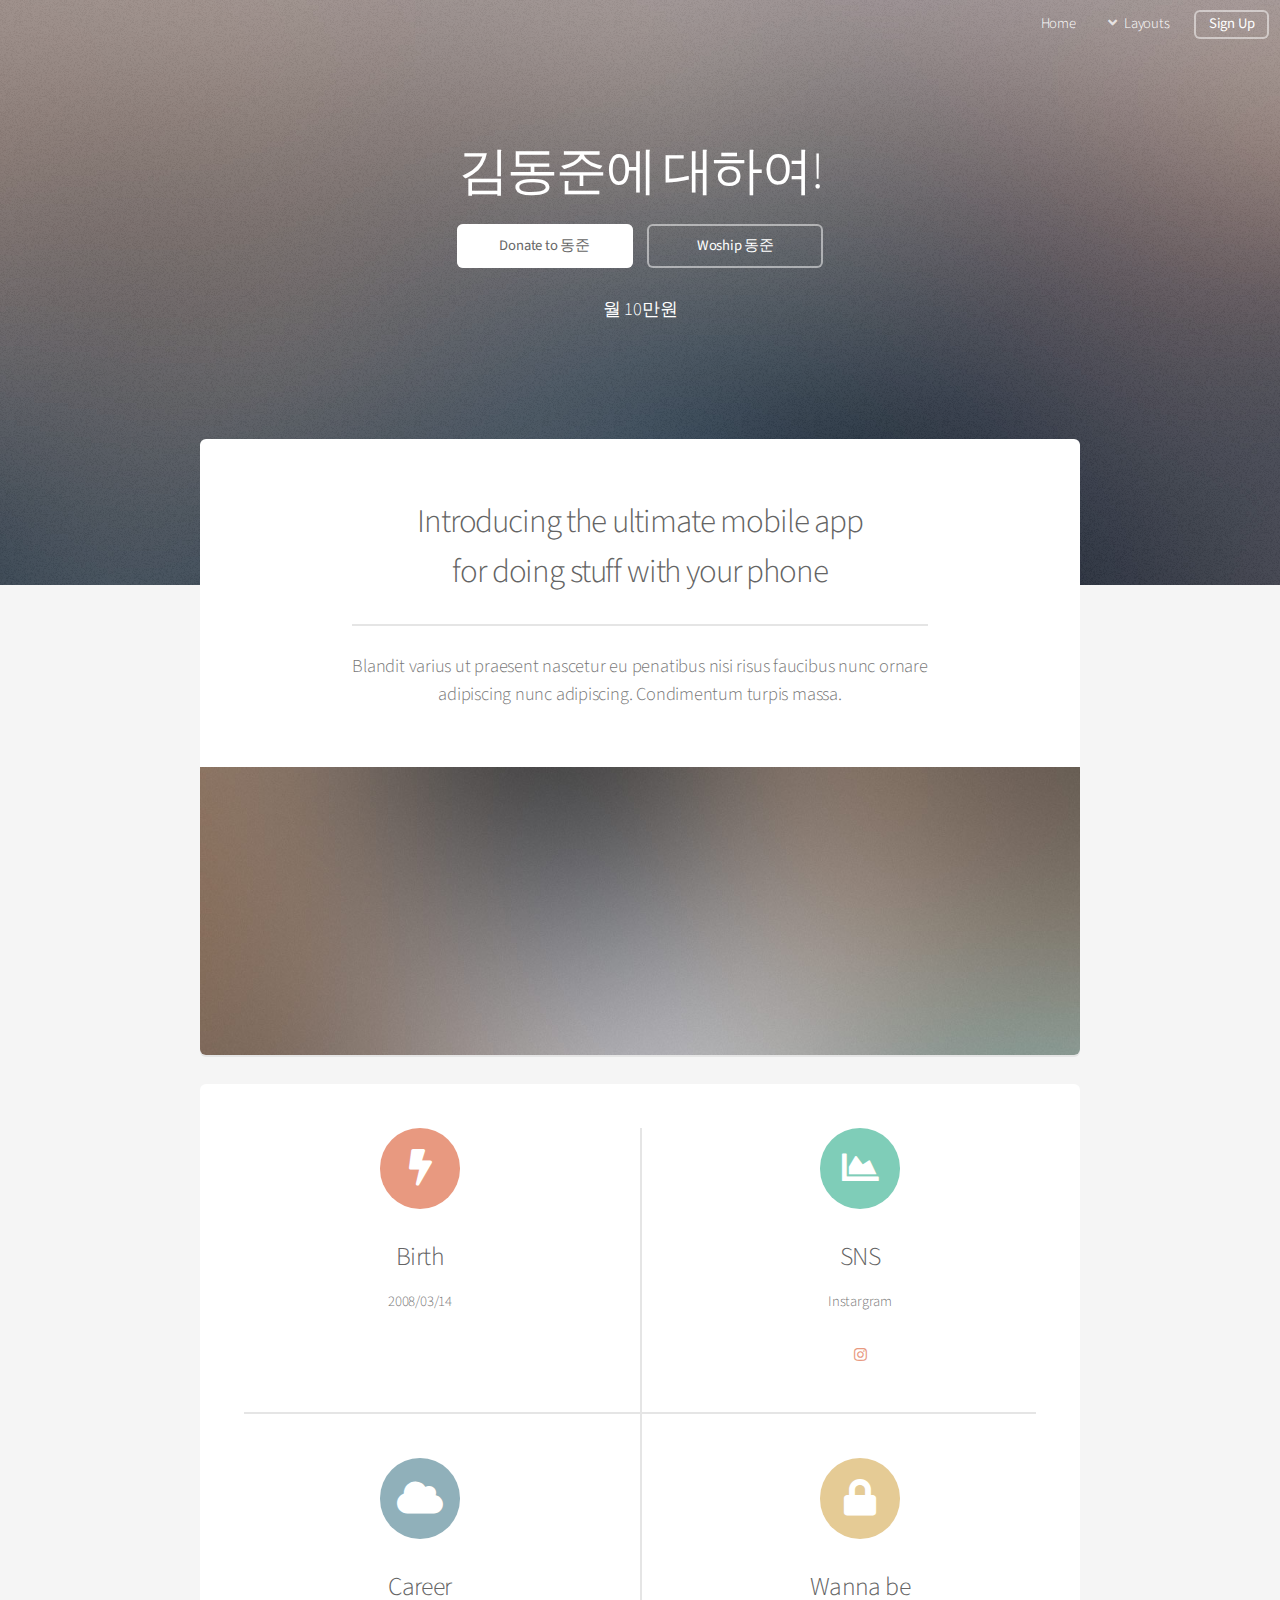
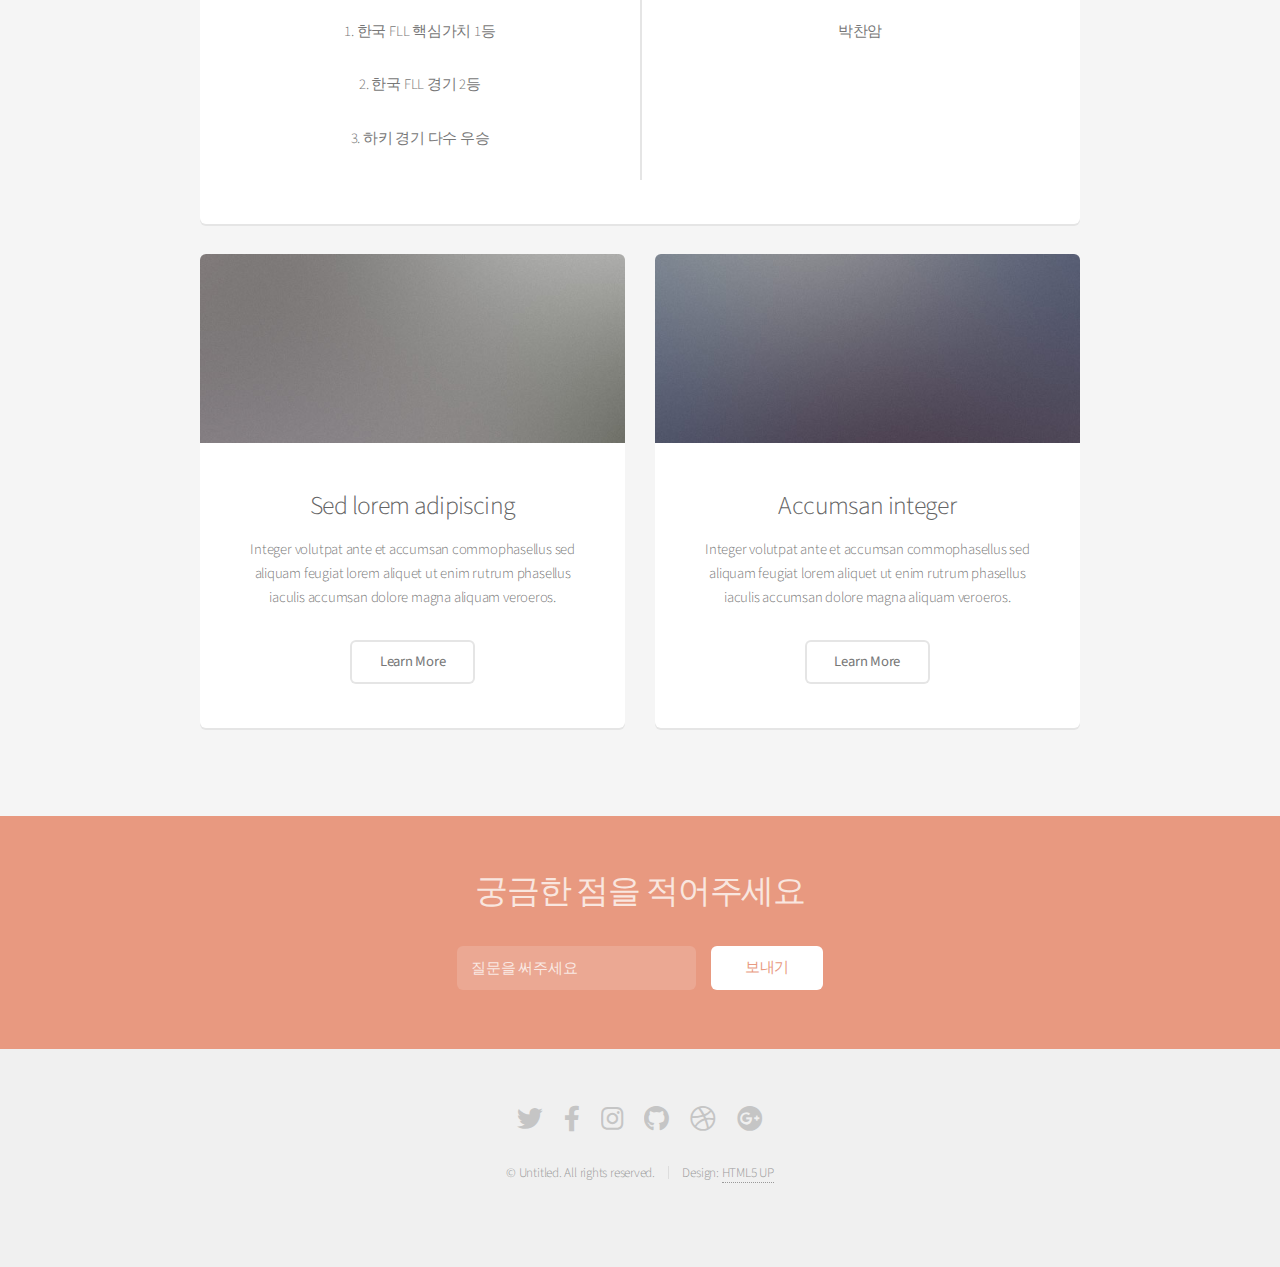
==== index.html @ 2722ea36 "Update index.html" ====
<!DOCTYPE HTML>
<!--
	Alpha by HTML5 UP
	html5up.net | @ajlkn
	Free for personal and commercial use under the CCA 3.0 license (html5up.net/license)
-->
<html>
	<head>
		<title></title>
		<meta charset="utf-8" />
		<meta name="viewport" content="width=device-width, initial-scale=1, user-scalable=no" />
		<link rel="stylesheet" href="assets/css/main.css" />
	</head>
	<body class="landing is-preload">
		<div id="page-wrapper">

			<!-- Header -->
				<header id="header" class="alt">
					<h1><a href="index.html"></a></h1>
					<nav id="nav">
						<ul>
							<li><a href="index.html">Home</a></li>
							<li>
								<a href="#" class="icon solid fa-angle-down">Layouts</a>
								<ul>
									<li><a href="generic.html">Generic</a></li>
									<li><a href="contact.html">Contact</a></li>
									<li><a href="elements.html">Elements</a></li>
									<li>
										<a href="#">Submenu</a>
										<ul>
											<li><a href="#">Option One</a></li>
											<li><a href="#">Option Two</a></li>
											<li><a href="#">Option Three</a></li>
											<li><a href="#">Option Four</a></li>
										</ul>
									</li>
								</ul>
							</li>
							<li><a href="#" class="button">Sign Up</a></li>
						</ul>
					</nav>
				</header>

			<!-- Banner -->
				<section id="banner">
					<h2>김동준에 대하여!</h2>
				
					<ul class="actions special">
						<li><a href="#" class="button primary">Donate to 동준</a></li>
						<li><a href="#" class="button">Woship 동준</a></li>
					</ul>
					<p>월 10만원</p>
				</section>

			<!-- Main -->
				<section id="main" class="container">

					<section class="box special">
						<header class="major">
							<h2>Introducing the ultimate mobile app
							<br />
							for doing stuff with your phone</h2>
							<p>Blandit varius ut praesent nascetur eu penatibus nisi risus faucibus nunc ornare<br />
							adipiscing nunc adipiscing. Condimentum turpis massa.</p>
						</header>
						<span class="image featured"><img src="images/pic01.jpg" alt="" /></span>
					</section>

					<section class="box special features">
						<div class="features-row">
							<section>
								<span class="icon solid major fa-bolt accent2"></span>
								<h3>Birth</h3>
								<p>2008/03/14</p>
							</section>
							<section>
								<span class="icon solid major fa-chart-area accent3"></span>
								<h3>SNS</h3>
								<p>Instargram</p>
								<a href="https://www.instagram.com/kdxnjun/" class="icon brands fa-instagram"><span class="label">Instagram</span></a>

							</section>
						</div>
						<div class="features-row">
							<section>
								<span class="icon solid major fa-cloud accent4"></span>
								<h3>Career</h3>
								<p>1. 한국 FLL 핵심가치 1등<p>
								<p>2. 한국 FLL 경기 2등<p>
								<p>3. 하키 경기 다수 우승 <p>
							</section>
							<section>
								<span class="icon solid major fa-lock accent5"></span>
								<h3>Wanna be</h3>
								<p>박찬암</p>
							</section>
						</div>
					</section>

					<div class="row">
						<div class="col-6 col-12-narrower">

							<section class="box special">
								<span class="image featured"><img src="images/pic02.jpg" alt="" /></span>
								<h3>Sed lorem adipiscing</h3>
								<p>Integer volutpat ante et accumsan commophasellus sed aliquam feugiat lorem aliquet ut enim rutrum phasellus iaculis accumsan dolore magna aliquam veroeros.</p>
								<ul class="actions special">
									<li><a href="#" class="button alt">Learn More</a></li>
								</ul>
							</section>

						</div>
						<div class="col-6 col-12-narrower">

							<section class="box special">
								<span class="image featured"><img src="images/pic03.jpg" alt="" /></span>
								<h3>Accumsan integer</h3>
								<p>Integer volutpat ante et accumsan commophasellus sed aliquam feugiat lorem aliquet ut enim rutrum phasellus iaculis accumsan dolore magna aliquam veroeros.</p>
								<ul class="actions special">
									<li><a href="#" class="button alt">Learn More</a></li>
								</ul>
							</section>

						</div>
					</div>

				</section>

			<!-- CTA -->
				<section id="cta">

					<h2>궁금한 점을 적어주세요</h2>
					<p></p>

					<form>
						<div class="row gtr-50 gtr-uniform">
							<div class="col-8 col-12-mobilep">
								<input type="email" name="email" id="email" placeholder="질문을 써주세요" />
							</div>
							<div class="col-4 col-12-mobilep">
								<input type="submit" value="보내기" class="fit" />
							</div>
						</div>
					</form>

				</section>

			<!-- Footer -->
				<footer id="footer">
					<ul class="icons">
						<li><a href="#" class="icon brands fa-twitter"><span class="label">Twitter</span></a></li>
						<li><a href="#" class="icon brands fa-facebook-f"><span class="label">Facebook</span></a></li>
						<li><a href="#" class="icon brands fa-instagram"><span class="label">Instagram</span></a></li>
						<li><a href="#" class="icon brands fa-github"><span class="label">Github</span></a></li>
						<li><a href="#" class="icon brands fa-dribbble"><span class="label">Dribbble</span></a></li>
						<li><a href="#" class="icon brands fa-google-plus"><span class="label">Google+</span></a></li>
					</ul>
					<ul class="copyright">
						<li>&copy; Untitled. All rights reserved.</li><li>Design: <a href="http://html5up.net">HTML5 UP</a></li>
					</ul>
				</footer>

		</div>

		<!-- Scripts -->
			<script src="assets/js/jquery.min.js"></script>
			<script src="assets/js/jquery.dropotron.min.js"></script>
			<script src="assets/js/jquery.scrollex.min.js"></script>
			<script src="assets/js/browser.min.js"></script>
			<script src="assets/js/breakpoints.min.js"></script>
			<script src="assets/js/util.js"></script>
			<script src="assets/js/main.js"></script>

	</body>
</html>
---- assets/css/main.css ----
@import url("fontawesome-all.min.css");
@import url("https://fonts.googleapis.com/css?family=Source+Sans+Pro:300,400,300italic,400italic");

/*
	Alpha by HTML5 UP
	html5up.net | @ajlkn
	Free for personal and commercial use under the CCA 3.0 license (html5up.net/license)
*/

/* Reset */

/* Based on meyerweb.com/eric/tools/css/reset (v2.0 | 20110126 | License: public domain) */

	html, body, div, span, applet, object,
	iframe, h1, h2, h3, h4, h5, h6, p, blockquote,
	pre, a, abbr, acronym, address, big, cite,
	code, del, dfn, em, img, ins, kbd, q, s, samp,
	small, strike, strong, sub, sup, tt, var, b,
	u, i, center, dl, dt, dd, ol, ul, li, fieldset,
	form, label, legend, table, caption, tbody,
	tfoot, thead, tr, th, td, article, aside,
	canvas, details, embed, figure, figcaption,
	footer, header, hgroup, menu, nav, output, ruby,
	section, summary, time, mark, audio, video {
		margin: 0;
		padding: 0;
		border: 0;
		font-size: 100%;
		font: inherit;
		vertical-align: baseline;
	}

	article, aside, details, figcaption, figure,
	footer, header, hgroup, menu, nav, section {
		display: block;
	}

	body {
		line-height: 1;
	}

	ol, ul {
		list-style: none;
	}

	blockquote, q {
		quotes: none;
	}

		blockquote:before, blockquote:after, q:before, q:after {
			content: '';
			content: none;
		}

	table {
		border-collapse: collapse;
		border-spacing: 0;
	}

	body {
		-webkit-text-size-adjust: none;
	}

	mark {
		background-color: transparent;
		color: inherit;
	}

	input::-moz-focus-inner {
		border: 0;
		padding: 0;
	}

	input, select, textarea {
		-moz-appearance: none;
		-webkit-appearance: none;
		-ms-appearance: none;
		appearance: none;
	}

/* Basic */

	@-ms-viewport {
		width: device-width;
	}

	body {
		-ms-overflow-style: scrollbar;
	}

	@media screen and (max-width: 480px) {

		html, body {
			min-width: 320px;
		}

	}

	html {
		box-sizing: border-box;
	}

	*, *:before, *:after {
		box-sizing: inherit;
	}

	body {
		background: #f5f5f5;
	}

	body, input, select, textarea {
		color: #777;
		font-family: "Source Sans Pro", sans-serif;
		font-size: 16pt;
		font-weight: 300;
		line-height: 1.65em;
		letter-spacing: -0.015em;
	}

	a {
		-moz-transition: color 0.2s ease-in-out, border-bottom-color 0.2s ease-in-out;
		-webkit-transition: color 0.2s ease-in-out, border-bottom-color 0.2s ease-in-out;
		-ms-transition: color 0.2s ease-in-out, border-bottom-color 0.2s ease-in-out;
		transition: color 0.2s ease-in-out, border-bottom-color 0.2s ease-in-out;
		border-bottom: dotted 1px;
		color: #e89980;
		text-decoration: none;
	}

		a:hover {
			border-bottom-color: transparent;
		}

	strong, b {
		color: #646464;
		font-weight: 400;
	}

	em, i {
		font-style: italic;
	}

	p {
		margin: 0 0 2em 0;
	}

	h1, h2, h3, h4, h5, h6 {
		color: #646464;
		font-weight: 300;
		line-height: 1em;
		margin: 0 0 0.5em 0;
	}

		h1 a, h2 a, h3 a, h4 a, h5 a, h6 a {
			color: inherit;
			text-decoration: none;
		}

	h2 {
		font-size: 2.25em;
		line-height: 1.5em;
		letter-spacing: -0.035em;
	}

	h3 {
		font-size: 1.75em;
		line-height: 1.5em;
		letter-spacing: -0.025em;
	}

	h4 {
		font-size: 1.1em;
		line-height: 1.5em;
		letter-spacing: 0;
	}

	h5 {
		font-size: 0.9em;
		line-height: 1.5em;
		letter-spacing: 0;
	}

	h6 {
		font-size: 0.7em;
		line-height: 1.5em;
		letter-spacing: 0;
	}

	sub {
		font-size: 0.8em;
		position: relative;
		top: 0.5em;
	}

	sup {
		font-size: 0.8em;
		position: relative;
		top: -0.5em;
	}

	hr {
		border: 0;
		border-bottom: solid 2px #e5e5e5;
		margin: 2em 0;
	}

		hr.major {
			margin: 3em 0;
		}

	blockquote {
		border-left: solid 4px #e5e5e5;
		font-style: italic;
		margin: 0 0 2em 0;
		padding: 0.5em 0 0.5em 2em;
	}

	pre {
		-webkit-overflow-scrolling: touch;
		background: #f8f8f8;
		border-radius: 6px;
		border: solid 1px #e5e5e5;
		font-family: monospace;
		font-size: 0.9em;
		line-height: 1.75em;
		margin: 0 0 2em 0;
		overflow-x: auto;
		padding: 1em 1.5em;
	}

	code {
		background: #f8f8f8;
		border-radius: 6px;
		border: solid 1px #e5e5e5;
		font-family: monospace;
		font-size: 0.9em;
		margin: 0 0.25em;
		padding: 0.25em 0.65em;
	}

	.align-left {
		text-align: left;
	}

	.align-center {
		text-align: center;
	}

	.align-right {
		text-align: right;
	}

/* Row */

	.row {
		display: flex;
		flex-wrap: wrap;
		box-sizing: border-box;
		align-items: stretch;
	}

		.row > * {
			box-sizing: border-box;
		}

		.row.gtr-uniform > * > :last-child {
			margin-bottom: 0;
		}

		.row.aln-left {
			justify-content: flex-start;
		}

		.row.aln-center {
			justify-content: center;
		}

		.row.aln-right {
			justify-content: flex-end;
		}

		.row.aln-top {
			align-items: flex-start;
		}

		.row.aln-middle {
			align-items: center;
		}

		.row.aln-bottom {
			align-items: flex-end;
		}

		.row > .imp {
			order: -1;
		}

		.row > .col-1 {
			width: 8.33333%;
		}

		.row > .off-1 {
			margin-left: 8.33333%;
		}

		.row > .col-2 {
			width: 16.66667%;
		}

		.row > .off-2 {
			margin-left: 16.66667%;
		}

		.row > .col-3 {
			width: 25%;
		}

		.row > .off-3 {
			margin-left: 25%;
		}

		.row > .col-4 {
			width: 33.33333%;
		}

		.row > .off-4 {
			margin-left: 33.33333%;
		}

		.row > .col-5 {
			width: 41.66667%;
		}

		.row > .off-5 {
			margin-left: 41.66667%;
		}

		.row > .col-6 {
			width: 50%;
		}

		.row > .off-6 {
			margin-left: 50%;
		}

		.row > .col-7 {
			width: 58.33333%;
		}

		.row > .off-7 {
			margin-left: 58.33333%;
		}

		.row > .col-8 {
			width: 66.66667%;
		}

		.row > .off-8 {
			margin-left: 66.66667%;
		}

		.row > .col-9 {
			width: 75%;
		}

		.row > .off-9 {
			margin-left: 75%;
		}

		.row > .col-10 {
			width: 83.33333%;
		}

		.row > .off-10 {
			margin-left: 83.33333%;
		}

		.row > .col-11 {
			width: 91.66667%;
		}

		.row > .off-11 {
			margin-left: 91.66667%;
		}

		.row > .col-12 {
			width: 100%;
		}

		.row > .off-12 {
			margin-left: 100%;
		}

		.row.gtr-0 {
			margin-top: 0;
			margin-left: 0em;
		}

			.row.gtr-0 > * {
				padding: 0 0 0 0em;
			}

			.row.gtr-0.gtr-uniform {
				margin-top: 0em;
			}

				.row.gtr-0.gtr-uniform > * {
					padding-top: 0em;
				}

		.row.gtr-25 {
			margin-top: 0;
			margin-left: -0.5em;
		}

			.row.gtr-25 > * {
				padding: 0 0 0 0.5em;
			}

			.row.gtr-25.gtr-uniform {
				margin-top: -0.5em;
			}

				.row.gtr-25.gtr-uniform > * {
					padding-top: 0.5em;
				}

		.row.gtr-50 {
			margin-top: 0;
			margin-left: -1em;
		}

			.row.gtr-50 > * {
				padding: 0 0 0 1em;
			}

			.row.gtr-50.gtr-uniform {
				margin-top: -1em;
			}

				.row.gtr-50.gtr-uniform > * {
					padding-top: 1em;
				}

		.row {
			margin-top: 0;
			margin-left: -2em;
		}

			.row > * {
				padding: 0 0 0 2em;
			}

			.row.gtr-uniform {
				margin-top: -2em;
			}

				.row.gtr-uniform > * {
					padding-top: 2em;
				}

		.row.gtr-150 {
			margin-top: 0;
			margin-left: -3em;
		}

			.row.gtr-150 > * {
				padding: 0 0 0 3em;
			}

			.row.gtr-150.gtr-uniform {
				margin-top: -3em;
			}

				.row.gtr-150.gtr-uniform > * {
					padding-top: 3em;
				}

		.row.gtr-200 {
			margin-top: 0;
			margin-left: -4em;
		}

			.row.gtr-200 > * {
				padding: 0 0 0 4em;
			}

			.row.gtr-200.gtr-uniform {
				margin-top: -4em;
			}

				.row.gtr-200.gtr-uniform > * {
					padding-top: 4em;
				}

		@media screen and (max-width: 1680px) {

			.row {
				display: flex;
				flex-wrap: wrap;
				box-sizing: border-box;
				align-items: stretch;
			}

				.row > * {
					box-sizing: border-box;
				}

				.row.gtr-uniform > * > :last-child {
					margin-bottom: 0;
				}

				.row.aln-left {
					justify-content: flex-start;
				}

				.row.aln-center {
					justify-content: center;
				}

				.row.aln-right {
					justify-content: flex-end;
				}

				.row.aln-top {
					align-items: flex-start;
				}

				.row.aln-middle {
					align-items: center;
				}

				.row.aln-bottom {
					align-items: flex-end;
				}

				.row > .imp-wide {
					order: -1;
				}

				.row > .col-1-wide {
					width: 8.33333%;
				}

				.row > .off-1-wide {
					margin-left: 8.33333%;
				}

				.row > .col-2-wide {
					width: 16.66667%;
				}

				.row > .off-2-wide {
					margin-left: 16.66667%;
				}

				.row > .col-3-wide {
					width: 25%;
				}

				.row > .off-3-wide {
					margin-left: 25%;
				}

				.row > .col-4-wide {
					width: 33.33333%;
				}

				.row > .off-4-wide {
					margin-left: 33.33333%;
				}

				.row > .col-5-wide {
					width: 41.66667%;
				}

				.row > .off-5-wide {
					margin-left: 41.66667%;
				}

				.row > .col-6-wide {
					width: 50%;
				}

				.row > .off-6-wide {
					margin-left: 50%;
				}

				.row > .col-7-wide {
					width: 58.33333%;
				}

				.row > .off-7-wide {
					margin-left: 58.33333%;
				}

				.row > .col-8-wide {
					width: 66.66667%;
				}

				.row > .off-8-wide {
					margin-left: 66.66667%;
				}

				.row > .col-9-wide {
					width: 75%;
				}

				.row > .off-9-wide {
					margin-left: 75%;
				}

				.row > .col-10-wide {
					width: 83.33333%;
				}

				.row > .off-10-wide {
					margin-left: 83.33333%;
				}

				.row > .col-11-wide {
					width: 91.66667%;
				}

				.row > .off-11-wide {
					margin-left: 91.66667%;
				}

				.row > .col-12-wide {
					width: 100%;
				}

				.row > .off-12-wide {
					margin-left: 100%;
				}

				.row.gtr-0 {
					margin-top: 0;
					margin-left: 0em;
				}

					.row.gtr-0 > * {
						padding: 0 0 0 0em;
					}

					.row.gtr-0.gtr-uniform {
						margin-top: 0em;
					}

						.row.gtr-0.gtr-uniform > * {
							padding-top: 0em;
						}

				.row.gtr-25 {
					margin-top: 0;
					margin-left: -0.5em;
				}

					.row.gtr-25 > * {
						padding: 0 0 0 0.5em;
					}

					.row.gtr-25.gtr-uniform {
						margin-top: -0.5em;
					}

						.row.gtr-25.gtr-uniform > * {
							padding-top: 0.5em;
						}

				.row.gtr-50 {
					margin-top: 0;
					margin-left: -1em;
				}

					.row.gtr-50 > * {
						padding: 0 0 0 1em;
					}

					.row.gtr-50.gtr-uniform {
						margin-top: -1em;
					}

						.row.gtr-50.gtr-uniform > * {
							padding-top: 1em;
						}

				.row {
					margin-top: 0;
					margin-left: -2em;
				}

					.row > * {
						padding: 0 0 0 2em;
					}

					.row.gtr-uniform {
						margin-top: -2em;
					}

						.row.gtr-uniform > * {
							padding-top: 2em;
						}

				.row.gtr-150 {
					margin-top: 0;
					margin-left: -3em;
				}

					.row.gtr-150 > * {
						padding: 0 0 0 3em;
					}

					.row.gtr-150.gtr-uniform {
						margin-top: -3em;
					}

						.row.gtr-150.gtr-uniform > * {
							padding-top: 3em;
						}

				.row.gtr-200 {
					margin-top: 0;
					margin-left: -4em;
				}

					.row.gtr-200 > * {
						padding: 0 0 0 4em;
					}

					.row.gtr-200.gtr-uniform {
						margin-top: -4em;
					}

						.row.gtr-200.gtr-uniform > * {
							padding-top: 4em;
						}

		}

		@media screen and (max-width: 1280px) {

			.row {
				display: flex;
				flex-wrap: wrap;
				box-sizing: border-box;
				align-items: stretch;
			}

				.row > * {
					box-sizing: border-box;
				}

				.row.gtr-uniform > * > :last-child {
					margin-bottom: 0;
				}

				.row.aln-left {
					justify-content: flex-start;
				}

				.row.aln-center {
					justify-content: center;
				}

				.row.aln-right {
					justify-content: flex-end;
				}

				.row.aln-top {
					align-items: flex-start;
				}

				.row.aln-middle {
					align-items: center;
				}

				.row.aln-bottom {
					align-items: flex-end;
				}

				.row > .imp-normal {
					order: -1;
				}

				.row > .col-1-normal {
					width: 8.33333%;
				}

				.row > .off-1-normal {
					margin-left: 8.33333%;
				}

				.row > .col-2-normal {
					width: 16.66667%;
				}

				.row > .off-2-normal {
					margin-left: 16.66667%;
				}

				.row > .col-3-normal {
					width: 25%;
				}

				.row > .off-3-normal {
					margin-left: 25%;
				}

				.row > .col-4-normal {
					width: 33.33333%;
				}

				.row > .off-4-normal {
					margin-left: 33.33333%;
				}

				.row > .col-5-normal {
					width: 41.66667%;
				}

				.row > .off-5-normal {
					margin-left: 41.66667%;
				}

				.row > .col-6-normal {
					width: 50%;
				}

				.row > .off-6-normal {
					margin-left: 50%;
				}

				.row > .col-7-normal {
					width: 58.33333%;
				}

				.row > .off-7-normal {
					margin-left: 58.33333%;
				}

				.row > .col-8-normal {
					width: 66.66667%;
				}

				.row > .off-8-normal {
					margin-left: 66.66667%;
				}

				.row > .col-9-normal {
					width: 75%;
				}

				.row > .off-9-normal {
					margin-left: 75%;
				}

				.row > .col-10-normal {
					width: 83.33333%;
				}

				.row > .off-10-normal {
					margin-left: 83.33333%;
				}

				.row > .col-11-normal {
					width: 91.66667%;
				}

				.row > .off-11-normal {
					margin-left: 91.66667%;
				}

				.row > .col-12-normal {
					width: 100%;
				}

				.row > .off-12-normal {
					margin-left: 100%;
				}

				.row.gtr-0 {
					margin-top: 0;
					margin-left: 0em;
				}

					.row.gtr-0 > * {
						padding: 0 0 0 0em;
					}

					.row.gtr-0.gtr-uniform {
						margin-top: 0em;
					}

						.row.gtr-0.gtr-uniform > * {
							padding-top: 0em;
						}

				.row.gtr-25 {
					margin-top: 0;
					margin-left: -0.5em;
				}

					.row.gtr-25 > * {
						padding: 0 0 0 0.5em;
					}

					.row.gtr-25.gtr-uniform {
						margin-top: -0.5em;
					}

						.row.gtr-25.gtr-uniform > * {
							padding-top: 0.5em;
						}

				.row.gtr-50 {
					margin-top: 0;
					margin-left: -1em;
				}

					.row.gtr-50 > * {
						padding: 0 0 0 1em;
					}

					.row.gtr-50.gtr-uniform {
						margin-top: -1em;
					}

						.row.gtr-50.gtr-uniform > * {
							padding-top: 1em;
						}

				.row {
					margin-top: 0;
					margin-left: -2em;
				}

					.row > * {
						padding: 0 0 0 2em;
					}

					.row.gtr-uniform {
						margin-top: -2em;
					}

						.row.gtr-uniform > * {
							padding-top: 2em;
						}

				.row.gtr-150 {
					margin-top: 0;
					margin-left: -3em;
				}

					.row.gtr-150 > * {
						padding: 0 0 0 3em;
					}

					.row.gtr-150.gtr-uniform {
						margin-top: -3em;
					}

						.row.gtr-150.gtr-uniform > * {
							padding-top: 3em;
						}

				.row.gtr-200 {
					margin-top: 0;
					margin-left: -4em;
				}

					.row.gtr-200 > * {
						padding: 0 0 0 4em;
					}

					.row.gtr-200.gtr-uniform {
						margin-top: -4em;
					}

						.row.gtr-200.gtr-uniform > * {
							padding-top: 4em;
						}

		}

		@media screen and (max-width: 980px) {

			.row {
				display: flex;
				flex-wrap: wrap;
				box-sizing: border-box;
				align-items: stretch;
			}

				.row > * {
					box-sizing: border-box;
				}

				.row.gtr-uniform > * > :last-child {
					margin-bottom: 0;
				}

				.row.aln-left {
					justify-content: flex-start;
				}

				.row.aln-center {
					justify-content: center;
				}

				.row.aln-right {
					justify-content: flex-end;
				}

				.row.aln-top {
					align-items: flex-start;
				}

				.row.aln-middle {
					align-items: center;
				}

				.row.aln-bottom {
					align-items: flex-end;
				}

				.row > .imp-narrow {
					order: -1;
				}

				.row > .col-1-narrow {
					width: 8.33333%;
				}

				.row > .off-1-narrow {
					margin-left: 8.33333%;
				}

				.row > .col-2-narrow {
					width: 16.66667%;
				}

				.row > .off-2-narrow {
					margin-left: 16.66667%;
				}

				.row > .col-3-narrow {
					width: 25%;
				}

				.row > .off-3-narrow {
					margin-left: 25%;
				}

				.row > .col-4-narrow {
					width: 33.33333%;
				}

				.row > .off-4-narrow {
					margin-left: 33.33333%;
				}

				.row > .col-5-narrow {
					width: 41.66667%;
				}

				.row > .off-5-narrow {
					margin-left: 41.66667%;
				}

				.row > .col-6-narrow {
					width: 50%;
				}

				.row > .off-6-narrow {
					margin-left: 50%;
				}

				.row > .col-7-narrow {
					width: 58.33333%;
				}

				.row > .off-7-narrow {
					margin-left: 58.33333%;
				}

				.row > .col-8-narrow {
					width: 66.66667%;
				}

				.row > .off-8-narrow {
					margin-left: 66.66667%;
				}

				.row > .col-9-narrow {
					width: 75%;
				}

				.row > .off-9-narrow {
					margin-left: 75%;
				}

				.row > .col-10-narrow {
					width: 83.33333%;
				}

				.row > .off-10-narrow {
					margin-left: 83.33333%;
				}

				.row > .col-11-narrow {
					width: 91.66667%;
				}

				.row > .off-11-narrow {
					margin-left: 91.66667%;
				}

				.row > .col-12-narrow {
					width: 100%;
				}

				.row > .off-12-narrow {
					margin-left: 100%;
				}

				.row.gtr-0 {
					margin-top: 0;
					margin-left: 0em;
				}

					.row.gtr-0 > * {
						padding: 0 0 0 0em;
					}

					.row.gtr-0.gtr-uniform {
						margin-top: 0em;
					}

						.row.gtr-0.gtr-uniform > * {
							padding-top: 0em;
						}

				.row.gtr-25 {
					margin-top: 0;
					margin-left: -0.5em;
				}

					.row.gtr-25 > * {
						padding: 0 0 0 0.5em;
					}

					.row.gtr-25.gtr-uniform {
						margin-top: -0.5em;
					}

						.row.gtr-25.gtr-uniform > * {
							padding-top: 0.5em;
						}

				.row.gtr-50 {
					margin-top: 0;
					margin-left: -1em;
				}

					.row.gtr-50 > * {
						padding: 0 0 0 1em;
					}

					.row.gtr-50.gtr-uniform {
						margin-top: -1em;
					}

						.row.gtr-50.gtr-uniform > * {
							padding-top: 1em;
						}

				.row {
					margin-top: 0;
					margin-left: -2em;
				}

					.row > * {
						padding: 0 0 0 2em;
					}

					.row.gtr-uniform {
						margin-top: -2em;
					}

						.row.gtr-uniform > * {
							padding-top: 2em;
						}

				.row.gtr-150 {
					margin-top: 0;
					margin-left: -3em;
				}

					.row.gtr-150 > * {
						padding: 0 0 0 3em;
					}

					.row.gtr-150.gtr-uniform {
						margin-top: -3em;
					}

						.row.gtr-150.gtr-uniform > * {
							padding-top: 3em;
						}

				.row.gtr-200 {
					margin-top: 0;
					margin-left: -4em;
				}

					.row.gtr-200 > * {
						padding: 0 0 0 4em;
					}

					.row.gtr-200.gtr-uniform {
						margin-top: -4em;
					}

						.row.gtr-200.gtr-uniform > * {
							padding-top: 4em;
						}

		}

		@media screen and (max-width: 840px) {

			.row {
				display: flex;
				flex-wrap: wrap;
				box-sizing: border-box;
				align-items: stretch;
			}

				.row > * {
					box-sizing: border-box;
				}

				.row.gtr-uniform > * > :last-child {
					margin-bottom: 0;
				}

				.row.aln-left {
					justify-content: flex-start;
				}

				.row.aln-center {
					justify-content: center;
				}

				.row.aln-right {
					justify-content: flex-end;
				}

				.row.aln-top {
					align-items: flex-start;
				}

				.row.aln-middle {
					align-items: center;
				}

				.row.aln-bottom {
					align-items: flex-end;
				}

				.row > .imp-narrower {
					order: -1;
				}

				.row > .col-1-narrower {
					width: 8.33333%;
				}

				.row > .off-1-narrower {
					margin-left: 8.33333%;
				}

				.row > .col-2-narrower {
					width: 16.66667%;
				}

				.row > .off-2-narrower {
					margin-left: 16.66667%;
				}

				.row > .col-3-narrower {
					width: 25%;
				}

				.row > .off-3-narrower {
					margin-left: 25%;
				}

				.row > .col-4-narrower {
					width: 33.33333%;
				}

				.row > .off-4-narrower {
					margin-left: 33.33333%;
				}

				.row > .col-5-narrower {
					width: 41.66667%;
				}

				.row > .off-5-narrower {
					margin-left: 41.66667%;
				}

				.row > .col-6-narrower {
					width: 50%;
				}

				.row > .off-6-narrower {
					margin-left: 50%;
				}

				.row > .col-7-narrower {
					width: 58.33333%;
				}

				.row > .off-7-narrower {
					margin-left: 58.33333%;
				}

				.row > .col-8-narrower {
					width: 66.66667%;
				}

				.row > .off-8-narrower {
					margin-left: 66.66667%;
				}

				.row > .col-9-narrower {
					width: 75%;
				}

				.row > .off-9-narrower {
					margin-left: 75%;
				}

				.row > .col-10-narrower {
					width: 83.33333%;
				}

				.row > .off-10-narrower {
					margin-left: 83.33333%;
				}

				.row > .col-11-narrower {
					width: 91.66667%;
				}

				.row > .off-11-narrower {
					margin-left: 91.66667%;
				}

				.row > .col-12-narrower {
					width: 100%;
				}

				.row > .off-12-narrower {
					margin-left: 100%;
				}

				.row.gtr-0 {
					margin-top: 0;
					margin-left: 0em;
				}

					.row.gtr-0 > * {
						padding: 0 0 0 0em;
					}

					.row.gtr-0.gtr-uniform {
						margin-top: 0em;
					}

						.row.gtr-0.gtr-uniform > * {
							padding-top: 0em;
						}

				.row.gtr-25 {
					margin-top: 0;
					margin-left: -0.5em;
				}

					.row.gtr-25 > * {
						padding: 0 0 0 0.5em;
					}

					.row.gtr-25.gtr-uniform {
						margin-top: -0.5em;
					}

						.row.gtr-25.gtr-uniform > * {
							padding-top: 0.5em;
						}

				.row.gtr-50 {
					margin-top: 0;
					margin-left: -1em;
				}

					.row.gtr-50 > * {
						padding: 0 0 0 1em;
					}

					.row.gtr-50.gtr-uniform {
						margin-top: -1em;
					}

						.row.gtr-50.gtr-uniform > * {
							padding-top: 1em;
						}

				.row {
					margin-top: 0;
					margin-left: -2em;
				}

					.row > * {
						padding: 0 0 0 2em;
					}

					.row.gtr-uniform {
						margin-top: -2em;
					}

						.row.gtr-uniform > * {
							padding-top: 2em;
						}

				.row.gtr-150 {
					margin-top: 0;
					margin-left: -3em;
				}

					.row.gtr-150 > * {
						padding: 0 0 0 3em;
					}

					.row.gtr-150.gtr-uniform {
						margin-top: -3em;
					}

						.row.gtr-150.gtr-uniform > * {
							padding-top: 3em;
						}

				.row.gtr-200 {
					margin-top: 0;
					margin-left: -4em;
				}

					.row.gtr-200 > * {
						padding: 0 0 0 4em;
					}

					.row.gtr-200.gtr-uniform {
						margin-top: -4em;
					}

						.row.gtr-200.gtr-uniform > * {
							padding-top: 4em;
						}

		}

		@media screen and (max-width: 736px) {

			.row {
				display: flex;
				flex-wrap: wrap;
				box-sizing: border-box;
				align-items: stretch;
			}

				.row > * {
					box-sizing: border-box;
				}

				.row.gtr-uniform > * > :last-child {
					margin-bottom: 0;
				}

				.row.aln-left {
					justify-content: flex-start;
				}

				.row.aln-center {
					justify-content: center;
				}

				.row.aln-right {
					justify-content: flex-end;
				}

				.row.aln-top {
					align-items: flex-start;
				}

				.row.aln-middle {
					align-items: center;
				}

				.row.aln-bottom {
					align-items: flex-end;
				}

				.row > .imp-mobile {
					order: -1;
				}

				.row > .col-1-mobile {
					width: 8.33333%;
				}

				.row > .off-1-mobile {
					margin-left: 8.33333%;
				}

				.row > .col-2-mobile {
					width: 16.66667%;
				}

				.row > .off-2-mobile {
					margin-left: 16.66667%;
				}

				.row > .col-3-mobile {
					width: 25%;
				}

				.row > .off-3-mobile {
					margin-left: 25%;
				}

				.row > .col-4-mobile {
					width: 33.33333%;
				}

				.row > .off-4-mobile {
					margin-left: 33.33333%;
				}

				.row > .col-5-mobile {
					width: 41.66667%;
				}

				.row > .off-5-mobile {
					margin-left: 41.66667%;
				}

				.row > .col-6-mobile {
					width: 50%;
				}

				.row > .off-6-mobile {
					margin-left: 50%;
				}

				.row > .col-7-mobile {
					width: 58.33333%;
				}

				.row > .off-7-mobile {
					margin-left: 58.33333%;
				}

				.row > .col-8-mobile {
					width: 66.66667%;
				}

				.row > .off-8-mobile {
					margin-left: 66.66667%;
				}

				.row > .col-9-mobile {
					width: 75%;
				}

				.row > .off-9-mobile {
					margin-left: 75%;
				}

				.row > .col-10-mobile {
					width: 83.33333%;
				}

				.row > .off-10-mobile {
					margin-left: 83.33333%;
				}

				.row > .col-11-mobile {
					width: 91.66667%;
				}

				.row > .off-11-mobile {
					margin-left: 91.66667%;
				}

				.row > .col-12-mobile {
					width: 100%;
				}

				.row > .off-12-mobile {
					margin-left: 100%;
				}

				.row.gtr-0 {
					margin-top: 0;
					margin-left: 0em;
				}

					.row.gtr-0 > * {
						padding: 0 0 0 0em;
					}

					.row.gtr-0.gtr-uniform {
						margin-top: 0em;
					}

						.row.gtr-0.gtr-uniform > * {
							padding-top: 0em;
						}

				.row.gtr-25 {
					margin-top: 0;
					margin-left: -0.5em;
				}

					.row.gtr-25 > * {
						padding: 0 0 0 0.5em;
					}

					.row.gtr-25.gtr-uniform {
						margin-top: -0.5em;
					}

						.row.gtr-25.gtr-uniform > * {
							padding-top: 0.5em;
						}

				.row.gtr-50 {
					margin-top: 0;
					margin-left: -1em;
				}

					.row.gtr-50 > * {
						padding: 0 0 0 1em;
					}

					.row.gtr-50.gtr-uniform {
						margin-top: -1em;
					}

						.row.gtr-50.gtr-uniform > * {
							padding-top: 1em;
						}

				.row {
					margin-top: 0;
					margin-left: -2em;
				}

					.row > * {
						padding: 0 0 0 2em;
					}

					.row.gtr-uniform {
						margin-top: -2em;
					}

						.row.gtr-uniform > * {
							padding-top: 2em;
						}

				.row.gtr-150 {
					margin-top: 0;
					margin-left: -3em;
				}

					.row.gtr-150 > * {
						padding: 0 0 0 3em;
					}

					.row.gtr-150.gtr-uniform {
						margin-top: -3em;
					}

						.row.gtr-150.gtr-uniform > * {
							padding-top: 3em;
						}

				.row.gtr-200 {
					margin-top: 0;
					margin-left: -4em;
				}

					.row.gtr-200 > * {
						padding: 0 0 0 4em;
					}

					.row.gtr-200.gtr-uniform {
						margin-top: -4em;
					}

						.row.gtr-200.gtr-uniform > * {
							padding-top: 4em;
						}

		}

		@media screen and (max-width: 480px) {

			.row {
				display: flex;
				flex-wrap: wrap;
				box-sizing: border-box;
				align-items: stretch;
			}

				.row > * {
					box-sizing: border-box;
				}

				.row.gtr-uniform > * > :last-child {
					margin-bottom: 0;
				}

				.row.aln-left {
					justify-content: flex-start;
				}

				.row.aln-center {
					justify-content: center;
				}

				.row.aln-right {
					justify-content: flex-end;
				}

				.row.aln-top {
					align-items: flex-start;
				}

				.row.aln-middle {
					align-items: center;
				}

				.row.aln-bottom {
					align-items: flex-end;
				}

				.row > .imp-mobilep {
					order: -1;
				}

				.row > .col-1-mobilep {
					width: 8.33333%;
				}

				.row > .off-1-mobilep {
					margin-left: 8.33333%;
				}

				.row > .col-2-mobilep {
					width: 16.66667%;
				}

				.row > .off-2-mobilep {
					margin-left: 16.66667%;
				}

				.row > .col-3-mobilep {
					width: 25%;
				}

				.row > .off-3-mobilep {
					margin-left: 25%;
				}

				.row > .col-4-mobilep {
					width: 33.33333%;
				}

				.row > .off-4-mobilep {
					margin-left: 33.33333%;
				}

				.row > .col-5-mobilep {
					width: 41.66667%;
				}

				.row > .off-5-mobilep {
					margin-left: 41.66667%;
				}

				.row > .col-6-mobilep {
					width: 50%;
				}

				.row > .off-6-mobilep {
					margin-left: 50%;
				}

				.row > .col-7-mobilep {
					width: 58.33333%;
				}

				.row > .off-7-mobilep {
					margin-left: 58.33333%;
				}

				.row > .col-8-mobilep {
					width: 66.66667%;
				}

				.row > .off-8-mobilep {
					margin-left: 66.66667%;
				}

				.row > .col-9-mobilep {
					width: 75%;
				}

				.row > .off-9-mobilep {
					margin-left: 75%;
				}

				.row > .col-10-mobilep {
					width: 83.33333%;
				}

				.row > .off-10-mobilep {
					margin-left: 83.33333%;
				}

				.row > .col-11-mobilep {
					width: 91.66667%;
				}

				.row > .off-11-mobilep {
					margin-left: 91.66667%;
				}

				.row > .col-12-mobilep {
					width: 100%;
				}

				.row > .off-12-mobilep {
					margin-left: 100%;
				}

				.row.gtr-0 {
					margin-top: 0;
					margin-left: 0em;
				}

					.row.gtr-0 > * {
						padding: 0 0 0 0em;
					}

					.row.gtr-0.gtr-uniform {
						margin-top: 0em;
					}

						.row.gtr-0.gtr-uniform > * {
							padding-top: 0em;
						}

				.row.gtr-25 {
					margin-top: 0;
					margin-left: -0.5em;
				}

					.row.gtr-25 > * {
						padding: 0 0 0 0.5em;
					}

					.row.gtr-25.gtr-uniform {
						margin-top: -0.5em;
					}

						.row.gtr-25.gtr-uniform > * {
							padding-top: 0.5em;
						}

				.row.gtr-50 {
					margin-top: 0;
					margin-left: -1em;
				}

					.row.gtr-50 > * {
						padding: 0 0 0 1em;
					}

					.row.gtr-50.gtr-uniform {
						margin-top: -1em;
					}

						.row.gtr-50.gtr-uniform > * {
							padding-top: 1em;
						}

				.row {
					margin-top: 0;
					margin-left: -2em;
				}

					.row > * {
						padding: 0 0 0 2em;
					}

					.row.gtr-uniform {
						margin-top: -2em;
					}

						.row.gtr-uniform > * {
							padding-top: 2em;
						}

				.row.gtr-150 {
					margin-top: 0;
					margin-left: -3em;
				}

					.row.gtr-150 > * {
						padding: 0 0 0 3em;
					}

					.row.gtr-150.gtr-uniform {
						margin-top: -3em;
					}

						.row.gtr-150.gtr-uniform > * {
							padding-top: 3em;
						}

				.row.gtr-200 {
					margin-top: 0;
					margin-left: -4em;
				}

					.row.gtr-200 > * {
						padding: 0 0 0 4em;
					}

					.row.gtr-200.gtr-uniform {
						margin-top: -4em;
					}

						.row.gtr-200.gtr-uniform > * {
							padding-top: 4em;
						}

		}

/* Container */

	.container {
		margin: 0 auto;
		max-width: calc(100% - 5em);
		width: 60em;
	}

		.container.xsmall {
			width: 15em;
		}

		.container.small {
			width: 30em;
		}

		.container.medium {
			width: 45em;
		}

		.container.large {
			width: 75em;
		}

		.container.xlarge {
			width: 90em;
		}

		.container.max {
			width: 100%;
		}

		@media screen and (max-width: 840px) {

			.container {
				width: 100% !important;
			}

		}

		@media screen and (max-width: 736px) {

			.container {
				max-width: 100%;
			}

		}

/* Section/Article */

	section.special, article.special {
		text-align: center;
	}

	header p {
		color: #999;
		position: relative;
		margin: 0 0 1.5em 0;
		font-style: italic;
	}

	header h2 + p {
		font-size: 1.25em;
		margin-top: -1em;
		line-height: 1.5em;
	}

	header h3 + p {
		font-size: 1.1em;
		margin-top: -0.85em;
		line-height: 1.5em;
	}

	header h4 + p,
	header h5 + p,
	header h6 + p {
		font-size: 0.8em;
		margin-top: -0.5em;
		line-height: 1.5em;
	}

	header.major {
		padding: 1em 0;
		text-align: center;
	}

		header.major h2 {
			margin: 0;
		}

		header.major p {
			display: inline-block;
			border-top: solid 2px #e5e5e5;
			color: #777;
			margin: 1.5em 0 0 0;
			padding: 1.5em 0 0 0;
			font-style: normal;
		}

/* Form */

	form {
		margin: 0 0 2em 0;
	}

	label {
		color: #646464;
		display: block;
		font-size: 0.9em;
		font-weight: 300;
		margin: 0 0 1em 0;
	}

	input[type="text"],
	input[type="password"],
	input[type="email"],
	select,
	textarea {
		-moz-appearance: none;
		-webkit-appearance: none;
		-ms-appearance: none;
		appearance: none;
		background-color: #f8f8f8;
		border-radius: 6px;
		border: solid 1px #e5e5e5;
		color: inherit;
		display: block;
		outline: 0;
		padding: 0 1em;
		text-decoration: none;
		width: 100%;
	}

		input[type="text"]:invalid,
		input[type="password"]:invalid,
		input[type="email"]:invalid,
		select:invalid,
		textarea:invalid {
			box-shadow: none;
		}

		input[type="text"]:focus,
		input[type="password"]:focus,
		input[type="email"]:focus,
		select:focus,
		textarea:focus {
			border-color: #e89980;
			box-shadow: 0 0 0 2px #e89980;
		}

	select {
		background-image: url("data:image/svg+xml;charset=utf8,%3Csvg xmlns='http://www.w3.org/2000/svg' width='40' height='40' preserveAspectRatio='none' viewBox='0 0 40 40'%3E%3Cpath d='M9.4,12.3l10.4,10.4l10.4-10.4c0.2-0.2,0.5-0.4,0.9-0.4c0.3,0,0.6,0.1,0.9,0.4l3.3,3.3c0.2,0.2,0.4,0.5,0.4,0.9 c0,0.4-0.1,0.6-0.4,0.9L20.7,31.9c-0.2,0.2-0.5,0.4-0.9,0.4c-0.3,0-0.6-0.1-0.9-0.4L4.3,17.3c-0.2-0.2-0.4-0.5-0.4-0.9 c0-0.4,0.1-0.6,0.4-0.9l3.3-3.3c0.2-0.2,0.5-0.4,0.9-0.4S9.1,12.1,9.4,12.3z' fill='%23e5e5e5' /%3E%3C/svg%3E");
		background-size: 1.25em;
		background-repeat: no-repeat;
		background-position: calc(100% - 1em) center;
		height: 3em;
		padding-right: 3em;
		text-overflow: ellipsis;
	}

		select option {
			color: #777;
			background-color: #f5f5f5;
		}

		select:focus::-ms-value {
			background-color: transparent;
		}

		select::-ms-expand {
			display: none;
		}

	input[type="text"],
	input[type="password"],
	input[type="email"],
	select {
		height: 3em;
	}

	textarea {
		padding: 0.75em 1em;
	}

	input[type="checkbox"],
	input[type="radio"] {
		-moz-appearance: none;
		-webkit-appearance: none;
		-ms-appearance: none;
		appearance: none;
		display: block;
		float: left;
		margin-right: -2em;
		opacity: 0;
		width: 1em;
		z-index: -1;
	}

		input[type="checkbox"] + label,
		input[type="radio"] + label {
			text-decoration: none;
			color: #777;
			cursor: pointer;
			display: inline-block;
			font-size: 1em;
			font-weight: 300;
			padding-left: 2.55em;
			padding-right: 0.75em;
			position: relative;
		}

			input[type="checkbox"] + label:before,
			input[type="radio"] + label:before {
				-moz-osx-font-smoothing: grayscale;
				-webkit-font-smoothing: antialiased;
				display: inline-block;
				font-style: normal;
				font-variant: normal;
				text-rendering: auto;
				line-height: 1;
				text-transform: none !important;
				font-family: 'Font Awesome 5 Free';
				font-weight: 900;
			}

			input[type="checkbox"] + label:before,
			input[type="radio"] + label:before {
				background: #f8f8f8;
				border-radius: 6px;
				border: solid 1px #e5e5e5;
				content: '';
				display: inline-block;
				font-size: 0.8em;
				height: 2.25em;
				left: 0;
				line-height: 2.25em;
				position: absolute;
				text-align: center;
				top: 0;
				width: 2.25em;
			}

		input[type="checkbox"]:checked + label:before,
		input[type="radio"]:checked + label:before {
			background: #666;
			border-color: #666;
			color: #ffffff;
			content: '\f00c';
		}

		input[type="checkbox"]:focus + label:before,
		input[type="radio"]:focus + label:before {
			border-color: #e89980;
			box-shadow: 0 0 0 1px #e89980;
		}

	input[type="checkbox"] + label:before {
		border-radius: 6px;
	}

	input[type="radio"] + label:before {
		border-radius: 100%;
	}

	::-webkit-input-placeholder {
		color: #999 !important;
		opacity: 1.0;
	}

	:-moz-placeholder {
		color: #999 !important;
		opacity: 1.0;
	}

	::-moz-placeholder {
		color: #999 !important;
		opacity: 1.0;
	}

	:-ms-input-placeholder {
		color: #999 !important;
		opacity: 1.0;
	}

/* Box */

	.box {
		background: #fff;
		border-radius: 6px;
		box-shadow: 0 2px 0 0 #e5e5e5;
		margin: 0 0 2em 0;
		padding: 3em;
	}

		.box > :last-child {
			margin-bottom: 0;
		}

		.box.alt {
			background: none !important;
			border-radius: 0 !important;
			box-shadow: none !important;
			margin: 0 0 2em 0;
			padding: 0 !important;
		}

		.box.features .features-row {
			border-top: solid 2px #e5e5e5;
			position: relative;
		}

			.box.features .features-row:after {
				clear: both;
				content: '';
				display: block;
			}

			.box.features .features-row section {
				float: left;
				padding: 3em;
				width: 50%;
			}

				.box.features .features-row section :last-child {
					margin-bottom: 0;
				}

				.box.features .features-row section:nth-child(2n) {
					padding-right: 0;
				}

					.box.features .features-row section:nth-child(2n):before {
						background: #e5e5e5;
						content: '';
						display: block;
						height: 100%;
						margin-left: -3em;
						position: absolute;
						top: 0;
						width: 2px;
					}

				.box.features .features-row section:nth-child(2n-1) {
					padding-left: 0;
				}

			.box.features .features-row:first-child {
				border-top: 0;
			}

				.box.features .features-row:first-child section {
					padding-top: 0;
				}

			.box.features .features-row:last-child {
				padding-bottom: 0;
			}

				.box.features .features-row:last-child section {
					padding-bottom: 0;
				}

		.box.special {
			text-align: center;
		}

		.box .image.featured {
			border-radius: 0;
			display: block;
			margin: 3em 0 3em -3em;
			position: relative;
			width: calc(100% + 6em);
		}

			.box .image.featured img {
				border-radius: 0;
				display: block;
				width: 100%;
			}

			.box .image.featured:first-child {
				border-radius: 6px 6px 0 0;
				margin-bottom: 3em;
				margin-top: -3em;
			}

				.box .image.featured:first-child img {
					border-radius: 6px 6px 0 0;
				}

			.box .image.featured:last-child {
				border-radius: 0 0 6px 6px;
				margin-bottom: -3em;
				margin-top: 3em;
			}

				.box .image.featured:last-child img {
					border-radius: 0 0 6px 6px;
				}

/* Icon */

	.icon {
		text-decoration: none;
		border-bottom: none;
		position: relative;
	}

		.icon:before {
			-moz-osx-font-smoothing: grayscale;
			-webkit-font-smoothing: antialiased;
			display: inline-block;
			font-style: normal;
			font-variant: normal;
			text-rendering: auto;
			line-height: 1;
			text-transform: none !important;
			font-family: 'Font Awesome 5 Free';
			font-weight: 400;
		}

		.icon > .label {
			display: none;
		}

		.icon:before {
			line-height: inherit;
		}

		.icon.solid:before {
			font-weight: 900;
		}

		.icon.brands:before {
			font-family: 'Font Awesome 5 Brands';
		}

		.icon.major {
			background: #666;
			border-radius: 100%;
			color: #ffffff;
			cursor: default;
			display: inline-block;
			height: 5.5em;
			line-height: 5.5em;
			margin: 0 0 2em 0;
			width: 5.5em;
		}

			.icon.major:before {
				font-size: 2.5em;
			}

			.icon.major.accent1 {
				background: #666;
				color: #ffffff;
			}

			.icon.major.accent2 {
				background: #e89980;
				color: #ffffff;
			}

			.icon.major.accent3 {
				background: #7fcdb8;
				color: #ffffff;
			}

			.icon.major.accent4 {
				background: #90b0ba;
				color: #ffffff;
			}

			.icon.major.accent5 {
				background: #e5cb95;
				color: #ffffff;
			}

/* Image */

	.image {
		border-radius: 6px;
		border: 0;
		display: inline-block;
		position: relative;
	}

		.image img {
			border-radius: 6px;
			display: block;
		}

		.image.left {
			float: left;
			padding: 0 1.5em 1em 0;
			top: 0.25em;
		}

		.image.right {
			float: right;
			padding: 0 0 1em 1.5em;
			top: 0.25em;
		}

		.image.fit {
			display: block;
			margin: 0 0 2em 0;
			width: 100%;
		}

			.image.fit img {
				display: block;
				width: 100%;
			}

/* List */

	ol {
		list-style: decimal;
		margin: 0 0 2em 0;
		padding-left: 1.25em;
	}

		ol li {
			padding-left: 0.25em;
		}

	ul {
		list-style: disc;
		margin: 0 0 2em 0;
		padding-left: 1em;
	}

		ul li {
			padding-left: 0.5em;
		}

		ul.alt {
			list-style: none;
			padding-left: 0;
		}

			ul.alt li {
				border-top: solid 1px #e5e5e5;
				padding: 0.5em 0;
			}

				ul.alt li:first-child {
					border-top: 0;
					padding-top: 0;
				}

		ul.icons {
			cursor: default;
			list-style: none;
			padding-left: 0;
		}

			ul.icons li {
				display: inline-block;
				padding: 0 1.25em 0 0;
			}

				ul.icons li:last-child {
					padding-right: 0;
				}

				ul.icons li .icon {
					color: inherit;
				}

					ul.icons li .icon:before {
						font-size: 1.75em;
					}

	dl {
		margin: 0 0 2em 0;
	}

/* Actions */

	ul.actions {
		display: -moz-flex;
		display: -webkit-flex;
		display: -ms-flex;
		display: flex;
		cursor: default;
		list-style: none;
		margin-left: -1em;
		padding-left: 0;
	}

		ul.actions li {
			padding: 0 0 0 1em;
			vertical-align: middle;
		}

		ul.actions.special {
			-moz-justify-content: center;
			-webkit-justify-content: center;
			-ms-justify-content: center;
			justify-content: center;
			width: 100%;
			margin-left: 0;
		}

			ul.actions.special li:first-child {
				padding-left: 0;
			}

		ul.actions.stacked {
			-moz-flex-direction: column;
			-webkit-flex-direction: column;
			-ms-flex-direction: column;
			flex-direction: column;
			margin-left: 0;
		}

			ul.actions.stacked li {
				padding: 1.3em 0 0 0;
			}

				ul.actions.stacked li:first-child {
					padding-top: 0;
				}

		ul.actions.fit {
			width: calc(100% + 1em);
		}

			ul.actions.fit li {
				-moz-flex-grow: 1;
				-webkit-flex-grow: 1;
				-ms-flex-grow: 1;
				flex-grow: 1;
				-moz-flex-shrink: 1;
				-webkit-flex-shrink: 1;
				-ms-flex-shrink: 1;
				flex-shrink: 1;
				width: 100%;
			}

				ul.actions.fit li > * {
					width: 100%;
				}

			ul.actions.fit.stacked {
				width: 100%;
			}

		@media screen and (max-width: 480px) {

			ul.actions:not(.fixed) {
				-moz-flex-direction: column;
				-webkit-flex-direction: column;
				-ms-flex-direction: column;
				flex-direction: column;
				margin-left: 0;
				width: 100% !important;
			}

				ul.actions:not(.fixed) li {
					-moz-flex-grow: 1;
					-webkit-flex-grow: 1;
					-ms-flex-grow: 1;
					flex-grow: 1;
					-moz-flex-shrink: 1;
					-webkit-flex-shrink: 1;
					-ms-flex-shrink: 1;
					flex-shrink: 1;
					padding: 1em 0 0 0;
					text-align: center;
					width: 100%;
				}

					ul.actions:not(.fixed) li > * {
						width: 100%;
					}

					ul.actions:not(.fixed) li:first-child {
						padding-top: 0;
					}

					ul.actions:not(.fixed) li input[type="submit"],
					ul.actions:not(.fixed) li input[type="reset"],
					ul.actions:not(.fixed) li input[type="button"],
					ul.actions:not(.fixed) li button,
					ul.actions:not(.fixed) li .button {
						width: 100%;
					}

						ul.actions:not(.fixed) li input[type="submit"].icon:before,
						ul.actions:not(.fixed) li input[type="reset"].icon:before,
						ul.actions:not(.fixed) li input[type="button"].icon:before,
						ul.actions:not(.fixed) li button.icon:before,
						ul.actions:not(.fixed) li .button.icon:before {
							margin-left: -0.5em;
						}

		}

/* Table */

	.table-wrapper {
		-webkit-overflow-scrolling: touch;
		overflow-x: auto;
	}

	table {
		margin: 0 0 2em 0;
		width: 100%;
	}

		table tbody tr {
			border: solid 1px #e5e5e5;
			border-left: 0;
			border-right: 0;
		}

			table tbody tr:nth-child(2n + 1) {
				background-color: #f8f8f8;
			}

		table td {
			padding: 0.75em 0.75em;
		}

		table th {
			color: #646464;
			font-size: 0.9em;
			font-weight: 300;
			padding: 0 0.75em 0.75em 0.75em;
			text-align: left;
		}

		table thead {
			border-bottom: solid 2px #e5e5e5;
		}

		table tfoot {
			border-top: solid 2px #e5e5e5;
		}

		table.alt {
			border-collapse: separate;
		}

			table.alt tbody tr td {
				border: solid 1px #e5e5e5;
				border-left-width: 0;
				border-top-width: 0;
			}

				table.alt tbody tr td:first-child {
					border-left-width: 1px;
				}

			table.alt tbody tr:first-child td {
				border-top-width: 1px;
			}

			table.alt thead {
				border-bottom: 0;
			}

			table.alt tfoot {
				border-top: 0;
			}

/* Button */

	input[type="submit"],
	input[type="reset"],
	input[type="button"],
	.button {
		-moz-appearance: none;
		-webkit-appearance: none;
		-ms-appearance: none;
		appearance: none;
		-moz-transition: background-color 0.2s ease-in-out, color 0.2s ease-in-out;
		-webkit-transition: background-color 0.2s ease-in-out, color 0.2s ease-in-out;
		-ms-transition: background-color 0.2s ease-in-out, color 0.2s ease-in-out;
		transition: background-color 0.2s ease-in-out, color 0.2s ease-in-out;
		background-color: #666;
		border-radius: 6px;
		border: 0;
		color: #ffffff;
		cursor: pointer;
		display: inline-block;
		font-weight: 400;
		height: 3em;
		line-height: 3em;
		padding: 0 2em;
		text-align: center;
		text-decoration: none;
		white-space: nowrap;
	}

		input[type="submit"]:hover,
		input[type="reset"]:hover,
		input[type="button"]:hover,
		.button:hover {
			background-color: #737373;
		}

		input[type="submit"]:active,
		input[type="reset"]:active,
		input[type="button"]:active,
		.button:active {
			background-color: #595959;
		}

		input[type="submit"].icon,
		input[type="reset"].icon,
		input[type="button"].icon,
		.button.icon {
			padding-left: 1.35em;
		}

			input[type="submit"].icon:before,
			input[type="reset"].icon:before,
			input[type="button"].icon:before,
			.button.icon:before {
				margin-right: 0.5em;
			}

		input[type="submit"].fit,
		input[type="reset"].fit,
		input[type="button"].fit,
		.button.fit {
			width: 100%;
		}

		input[type="submit"].small,
		input[type="reset"].small,
		input[type="button"].small,
		.button.small {
			font-size: 0.8em;
			height: 2.7em;
			line-height: 2.7em;
		}

		input[type="submit"].large,
		input[type="reset"].large,
		input[type="button"].large,
		.button.large {
			font-size: 1.25em;
			height: 2.7em;
			line-height: 2.7em;
		}

		input[type="submit"].alt,
		input[type="reset"].alt,
		input[type="button"].alt,
		.button.alt {
			background-color: transparent;
			box-shadow: inset 0 0 0 2px #e5e5e5;
			color: #777;
		}

			input[type="submit"].alt:hover,
			input[type="reset"].alt:hover,
			input[type="button"].alt:hover,
			.button.alt:hover {
				background-color: #f8f8f8;
			}

			input[type="submit"].alt:active,
			input[type="reset"].alt:active,
			input[type="button"].alt:active,
			.button.alt:active {
				background-color: #f0f0f0;
			}

			input[type="submit"].alt.icon:before,
			input[type="reset"].alt.icon:before,
			input[type="button"].alt.icon:before,
			.button.alt.icon:before {
				color: #999;
			}

		input[type="submit"].primary,
		input[type="reset"].primary,
		input[type="button"].primary,
		.button.primary {
			background-color: #e89980;
			color: #ffffff !important;
		}

			input[type="submit"].primary:hover,
			input[type="reset"].primary:hover,
			input[type="button"].primary:hover,
			.button.primary:hover {
				background-color: #ecaa96;
			}

			input[type="submit"].primary:active,
			input[type="reset"].primary:active,
			input[type="button"].primary:active,
			.button.primary:active {
				background-color: #e4886a;
			}

		input[type="submit"].disabled, input[type="submit"]:disabled,
		input[type="reset"].disabled,
		input[type="reset"]:disabled,
		input[type="button"].disabled,
		input[type="button"]:disabled,
		.button.disabled,
		.button:disabled {
			background-color: #777 !important;
			box-shadow: inset 0 -0.15em 0 0 rgba(0, 0, 0, 0.15);
			color: #f5f5f5 !important;
			cursor: default;
			opacity: 0.25;
		}

/* Header */

	#page-wrapper {
		padding-top: 3em;
	}

	body.landing #page-wrapper {
		padding-top: 0;
	}

	@-moz-keyframes reveal-header {
		0% {
			top: -5em;
		}

		100% {
			top: 0;
		}
	}

	@-webkit-keyframes reveal-header {
		0% {
			top: -5em;
		}

		100% {
			top: 0;
		}
	}

	@-ms-keyframes reveal-header {
		0% {
			top: -5em;
		}

		100% {
			top: 0;
		}
	}

	@keyframes reveal-header {
		0% {
			top: -5em;
		}

		100% {
			top: 0;
		}
	}

	#header {
		background: #444;
		color: #bbb;
		cursor: default;
		height: 3.25em;
		left: 0;
		line-height: 3.25em;
		position: fixed;
		top: 0;
		width: 100%;
		z-index: 10000;
	}

		#header h1 {
			color: inherit;
			height: inherit;
			left: 1.25em;
			line-height: inherit;
			margin: 0;
			padding: 0;
			position: absolute;
			top: 0;
		}

			#header h1 a {
				color: #fff;
				font-weight: 400;
				border: 0;
			}

		#header nav {
			height: inherit;
			line-height: inherit;
			position: absolute;
			right: 0.75em;
			top: 0;
			vertical-align: middle;
		}

			#header nav > ul {
				list-style: none;
				margin: 0;
				padding-left: 0;
			}

				#header nav > ul > li {
					display: inline-block;
					padding-left: 0;
				}

					#header nav > ul > li > ul {
						display: none;
					}

					#header nav > ul > li a {
						display: inline-block;
						height: 2em;
						line-height: 1.95em;
						padding: 0 1em;
						border-radius: 6px;
					}

					#header nav > ul > li a:not(.button) {
						color: #fff;
						display: inline-block;
						text-decoration: none;
						border: 0;
					}

						#header nav > ul > li a:not(.button).icon:before {
							color: #999;
							margin-right: 0.5em;
						}

					#header nav > ul > li:first-child {
						margin-left: 0;
					}

					#header nav > ul > li.active a:not(.button) {
						background-color: rgba(153, 153, 153, 0.25);
					}

					#header nav > ul > li .button {
						margin: 0 0 0 0.5em;
						position: relative;
					}

		#header input[type="submit"],
		#header input[type="reset"],
		#header input[type="button"],
		#header .button {
			background-color: transparent;
			box-shadow: inset 0 0 0 2px #999;
			color: #fff;
		}

			#header input[type="submit"]:hover,
			#header input[type="reset"]:hover,
			#header input[type="button"]:hover,
			#header .button:hover {
				background-color: rgba(153, 153, 153, 0.25);
			}

			#header input[type="submit"]:active,
			#header input[type="reset"]:active,
			#header input[type="button"]:active,
			#header .button:active {
				background-color: rgba(153, 153, 153, 0.5);
			}

		#header .container {
			position: relative;
		}

			#header .container h1 {
				left: 0;
			}

			#header .container nav {
				right: 0;
			}

		#header.reveal {
			-moz-animation: reveal-header 0.5s;
			-webkit-animation: reveal-header 0.5s;
			-ms-animation: reveal-header 0.5s;
			animation: reveal-header 0.5s;
		}

		#header.alt {
			-moz-animation: none;
			-webkit-animation: none;
			-ms-animation: none;
			animation: none;
			background: none;
			color: rgba(255, 255, 255, 0.75);
			position: absolute;
		}

			#header.alt nav > ul > li a:not(.button).icon:before {
				color: rgba(255, 255, 255, 0.75);
			}

			#header.alt nav > ul > li.active a:not(.button) {
				background-color: rgba(255, 255, 255, 0.2);
			}

			#header.alt input[type="submit"],
			#header.alt input[type="reset"],
			#header.alt input[type="button"],
			#header.alt .button {
				box-shadow: inset 0 0 0 2px rgba(255, 255, 255, 0.5);
			}

				#header.alt input[type="submit"]:hover,
				#header.alt input[type="reset"]:hover,
				#header.alt input[type="button"]:hover,
				#header.alt .button:hover {
					background-color: rgba(255, 255, 255, 0.1);
				}

				#header.alt input[type="submit"]:active,
				#header.alt input[type="reset"]:active,
				#header.alt input[type="button"]:active,
				#header.alt .button:active {
					background-color: rgba(255, 255, 255, 0.2);
				}

	.dropotron {
		background: #fff;
		border-radius: 6px;
		box-shadow: 0 2px 0 0 rgba(0, 0, 0, 0.065), inset 0 -1px 0 0 #fff, inset 0 0 0 1px rgba(229, 229, 229, 0.5);
		list-style: none;
		margin: calc(-0.5em + 1px) 0 0 1px;
		padding: 0.5em 0;
		width: 11em;
	}

		.dropotron li {
			padding: 0;
		}

			.dropotron li a, .dropotron li span {
				-moz-transition: none;
				-webkit-transition: none;
				-ms-transition: none;
				transition: none;
				border: 0;
				border-top: solid 1px #f2f2f2;
				color: inherit;
				display: block;
				padding: 0.15em 1em;
			}

			.dropotron li:first-child > a, .dropotron li:first-child > span {
				border-top: 0;
			}

			.dropotron li.active > a, .dropotron li.active > span, .dropotron li:hover > a, .dropotron li:hover > span {
				background: #e89980;
				color: #ffffff;
			}

		.dropotron.level-0 {
			font-size: 0.9em;
			margin: 1em 0 0 0;
		}

			.dropotron.level-0:before {
				-moz-transform: rotate(45deg);
				-webkit-transform: rotate(45deg);
				-ms-transform: rotate(45deg);
				transform: rotate(45deg);
				background: #fff;
				border: solid 1px rgba(229, 229, 229, 0.5);
				border-bottom: 0;
				border-right: 0;
				box-shadow: -0.25em -0.125em 0.125em 0 rgba(0, 0, 0, 0.015);
				content: '';
				display: block;
				height: 0.75em;
				position: absolute;
				right: 1.25em;
				top: -0.375em;
				width: 0.75em;
				z-index: 0;
			}

/* Banner */

	#banner {
		background-attachment: scroll,							fixed;
		background-color: #666;
		background-image: url("images/overlay.png"), url("../../images/banner.jpg");
		background-position: top left,						center center;
		background-repeat: repeat,							no-repeat;
		background-size: auto,							cover;
		color: #fff;
		padding: 12em 0 20em 0;
		text-align: center;
	}

		#banner :last-child {
			margin-bottom: 0;
		}

		#banner h2, #banner h3, #banner h4, #banner h5, #banner h6 {
			color: #fff;
		}

		#banner h2 {
			font-size: 3.5em;
			line-height: 1em;
			margin: 0 0 0.5em 0;
			padding: 0;
		}

		#banner p {
			font-size: 1.25em;
			margin-bottom: 1.75em;
		}

		#banner input[type="submit"],
		#banner input[type="reset"],
		#banner input[type="button"],
		#banner .button {
			background-color: transparent;
			box-shadow: inset 0 0 0 2px rgba(255, 255, 255, 0.5);
			color: #fff;
			min-width: 12em;
		}

			#banner input[type="submit"]:hover,
			#banner input[type="reset"]:hover,
			#banner input[type="button"]:hover,
			#banner .button:hover {
				background-color: rgba(255, 255, 255, 0.1);
			}

			#banner input[type="submit"]:active,
			#banner input[type="reset"]:active,
			#banner input[type="button"]:active,
			#banner .button:active {
				background-color: rgba(255, 255, 255, 0.2);
			}

			#banner input[type="submit"].primary,
			#banner input[type="reset"].primary,
			#banner input[type="button"].primary,
			#banner .button.primary {
				background: #fff;
				color: #666 !important;
			}

/* Main */

	#main {
		padding: 4em 0;
	}

		#main > header {
			text-align: center;
			margin: 0 0 3em 0;
		}

			#main > header h2 {
				font-size: 2.75em;
				margin: 0;
			}

			#main > header p {
				border-top: solid 2px #e5e5e5;
				color: #777;
				display: inline-block;
				font-style: normal;
				margin: 1em 0 0 0;
				padding: 1em 0 1.25em 0;
			}

	body.landing #main {
		margin-top: -14em;
	}

/* Footer */

	#footer {
		background: #f0f0f0;
		padding: 4em 0 6em 0;
		text-align: center;
	}

		#footer .icons a {
			-moz-transition: opacity 0.2s ease-in-out;
			-webkit-transition: opacity 0.2s ease-in-out;
			-ms-transition: opacity 0.2s ease-in-out;
			transition: opacity 0.2s ease-in-out;
			opacity: 0.35;
		}

			#footer .icons a:hover {
				opacity: 0.75;
			}

		#footer .copyright {
			color: #999;
			font-size: 0.9em;
			line-height: 1em;
			margin: 2em 0 0 0;
			padding: 0;
			text-align: center;
		}

			#footer .copyright a {
				color: inherit;
			}

			#footer .copyright li {
				border-left: solid 1px #dddddd;
				display: inline-block;
				list-style: none;
				margin-left: 1em;
				padding-left: 1em;
			}

				#footer .copyright li:first-child {
					border-left: 0;
					margin-left: 0;
					padding-left: 0;
				}

/* CTA */

	#cta {
		background: #e89980;
		color: #f9e6df;
		padding: 3.5em 0 4em 0;
		text-align: center;
	}

		#cta h2, #cta h3, #cta h4, #cta h5, #cta h6 {
			color: inherit;
		}

		#cta form {
			margin: 0 auto;
			max-width: 100%;
			width: 25em;
		}

		#cta input[type="submit"],
		#cta input[type="reset"],
		#cta input[type="button"],
		#cta .button {
			box-shadow: none;
			background: #fff;
			color: #e89980;
		}

		#cta input[type="text"],
		#cta input[type="password"],
		#cta input[type="email"],
		#cta select,
		#cta textarea {
			color: #ffffff;
			background: rgba(255, 255, 255, 0.15);
			border: 0;
		}

			#cta input[type="text"]:focus,
			#cta input[type="password"]:focus,
			#cta input[type="email"]:focus,
			#cta select:focus,
			#cta textarea:focus {
				box-shadow: inset 0 0 0 2px #fff;
			}

		#cta ::-webkit-input-placeholder {
			color: rgba(255, 255, 255, 0.75) !important;
		}

		#cta :-moz-placeholder {
			color: rgba(255, 255, 255, 0.75) !important;
		}

		#cta ::-moz-placeholder {
			color: rgba(255, 255, 255, 0.75) !important;
		}

		#cta :-ms-input-placeholder {
			color: rgba(255, 255, 255, 0.75) !important;
		}

		#cta .formerize-placeholder {
			color: rgba(255, 255, 255, 0.75) !important;
		}

/* Wide */

	@media screen and (max-width: 1680px) {

		/* Basic */

			body, input, select, textarea {
				font-size: 13pt;
			}

		/* Banner */

			#banner {
				padding: 10em 0 18em 0;
			}

	}

/* Normal */

	@media screen and (max-width: 1280px) {

		/* Basic */

			body, input, select, textarea {
				font-size: 11pt;
			}

		/* Header */

			.dropotron.level-0 {
				font-size: 1em;
			}

		/* Banner */

			#banner {
				background-attachment: scroll;
			}

				#banner h2 {
					font-size: 3.5em;
				}

	}

/* Narrow */

	@media screen and (max-width: 980px) {

		/* Basic */

			body, input, select, textarea {
				font-size: 11pt;
			}

	}

/* Narrower */

	#navPanel, #navButton {
		display: none;
	}

	@media screen and (max-width: 840px) {

		/* Basic */

			html, body {
				overflow-x: hidden;
			}

			body, input, select, textarea {
				font-size: 11pt;
			}

			h2 br, h3 br, h4 br, h5 br, h6 br {
				display: none;
			}

		/* Section/Article */

			header br {
				display: none;
			}

			header.major {
				padding: 0 4em;
			}

		/* Box */

			.box {
				padding: 3em 2em;
			}

				.box.features > section {
					padding: 3em 2em;
				}

				.box .image.featured {
					margin-left: -2em;
					width: calc(100% + 4em);
				}

					.box .image.featured:first-child {
						margin-bottom: 3em;
						margin-top: -3em;
					}

					.box .image.featured:last-child {
						margin-bottom: -3em;
						margin-top: 3em;
					}

		/* Header */

			#page-wrapper {
				padding-top: 0;
			}

			#header {
				display: none;
			}

		/* Banner */

		/* Nav */

			#page-wrapper {
				-moz-backface-visibility: hidden;
				-webkit-backface-visibility: hidden;
				-ms-backface-visibility: hidden;
				backface-visibility: hidden;
				-moz-transition: -moz-transform 0.5s ease;
				-webkit-transition: -webkit-transform 0.5s ease;
				-ms-transition: -ms-transform 0.5s ease;
				transition: transform 0.5s ease;
				padding-bottom: 1px;
			}

			#navButton {
				-moz-backface-visibility: hidden;
				-webkit-backface-visibility: hidden;
				-ms-backface-visibility: hidden;
				backface-visibility: hidden;
				-moz-transition: -moz-transform 0.5s ease;
				-webkit-transition: -webkit-transform 0.5s ease;
				-ms-transition: -ms-transform 0.5s ease;
				transition: transform 0.5s ease;
				display: block;
				height: 44px;
				left: 0;
				position: fixed;
				top: 0;
				width: 100%;
				z-index: 10001;
			}

				#navButton .toggle {
					text-decoration: none;
					height: 100%;
					left: 0;
					position: absolute;
					top: 0;
					width: 100%;
					border: 0;
					outline: 0;
				}

					#navButton .toggle:before {
						-moz-osx-font-smoothing: grayscale;
						-webkit-font-smoothing: antialiased;
						display: inline-block;
						font-style: normal;
						font-variant: normal;
						text-rendering: auto;
						line-height: 1;
						text-transform: none !important;
						font-family: 'Font Awesome 5 Free';
						font-weight: 900;
					}

					#navButton .toggle:before {
						background: rgba(192, 192, 192, 0.75);
						border-radius: 6px;
						color: #fff;
						content: '\f0c9';
						display: block;
						font-size: 16px;
						height: 2.25em;
						left: 0.5em;
						line-height: 2.25em;
						position: absolute;
						text-align: center;
						top: 0.5em;
						width: 3.5em;
					}

			#navPanel {
				-moz-backface-visibility: hidden;
				-webkit-backface-visibility: hidden;
				-ms-backface-visibility: hidden;
				backface-visibility: hidden;
				-moz-transform: translateX(-275px);
				-webkit-transform: translateX(-275px);
				-ms-transform: translateX(-275px);
				transform: translateX(-275px);
				-moz-transition: -moz-transform 0.5s ease;
				-webkit-transition: -webkit-transform 0.5s ease;
				-ms-transition: -ms-transform 0.5s ease;
				transition: transform 0.5s ease;
				display: block;
				height: 100%;
				left: 0;
				overflow-y: auto;
				position: fixed;
				top: 0;
				width: 275px;
				z-index: 10002;
				background: #2b2b2b;
				color: #bbb;
			}

				#navPanel .link {
					border-bottom: 0;
					border-top: solid 1px rgba(255, 255, 255, 0.05);
					color: #bbb;
					display: block;
					height: 44px;
					line-height: 44px;
					padding: 0 1em 0 1em;
					text-decoration: none;
				}

					#navPanel .link:first-child {
						border-top: 0;
					}

					#navPanel .link.depth-0 {
						color: #fff;
					}

					#navPanel .link .indent-1 {
						display: inline-block;
						width: 1em;
					}

					#navPanel .link .indent-2 {
						display: inline-block;
						width: 2em;
					}

					#navPanel .link .indent-3 {
						display: inline-block;
						width: 3em;
					}

					#navPanel .link .indent-4 {
						display: inline-block;
						width: 4em;
					}

					#navPanel .link .indent-5 {
						display: inline-block;
						width: 5em;
					}

			body.navPanel-visible #page-wrapper {
				-moz-transform: translateX(275px);
				-webkit-transform: translateX(275px);
				-ms-transform: translateX(275px);
				transform: translateX(275px);
			}

			body.navPanel-visible #navButton {
				-moz-transform: translateX(275px);
				-webkit-transform: translateX(275px);
				-ms-transform: translateX(275px);
				transform: translateX(275px);
			}

			body.navPanel-visible #navPanel {
				-moz-transform: translateX(0);
				-webkit-transform: translateX(0);
				-ms-transform: translateX(0);
				transform: translateX(0);
			}

	}

/* Mobile */

	@media screen and (max-width: 736px) {

		/* Basic */

			body, input, select, textarea {
				font-size: 11pt;
			}

			h2 {
				font-size: 1.75em;
				line-height: 1.35em;
				letter-spacing: -0.025em;
			}

			h3 {
				font-size: 1.5em;
			}

			h4 {
				font-size: 1em;
			}

		/* Section/Article */

			header.major {
				padding: 1em;
			}

				header.major h2, header.major p {
					padding-left: 0.5em;
					padding-right: 0.5em;
				}

		/* Box */

			.box {
				margin: 1em;
				overflow-x: hidden;
				padding: 2em 2em !important;
			}

				.box.features .features-row {
					border-top: 0;
					padding: 0;
				}

					.box.features .features-row section {
						border: 0;
						border-top: solid 1px #e5e5e5 !important;
						float: none;
						margin: 2em 0 0 0 !important;
						padding: 2em 0 0 0 !important;
						width: 100%;
					}

					.box.features .features-row:first-child section:first-child {
						border-top: 0 !important;
						margin-top: 0 !important;
						padding-top: 0 !important;
					}

				.box .image.featured {
					margin-left: -2em;
					width: calc(100% + 4em);
				}

					.box .image.featured:first-child {
						margin-bottom: 2em;
						margin-top: -2em;
					}

					.box .image.featured:last-child {
						margin-bottom: -2em;
						margin-top: 2em;
					}

		/* Banner */

			#banner {
				padding: 4em 0;
			}

				#banner h2 {
					font-size: 2.25em;
				}

				#banner p {
					font-size: 1.25em;
				}

		/* Main */

			#main {
				padding: 4em 0 0 0;
			}

				#main > header {
					margin: 0 2em 1.5em 2em;
				}

					#main > header h2 {
						font-size: 2em;
					}

					#main > header p {
						font-size: 1em;
						padding-bottom: 1em;
					}

			body.landing #main {
				padding: 0;
				margin-top: 0;
			}

		/* Footer */

			#footer {
				padding: 4em 0;
			}

				#footer .copyright li {
					border-left: 0;
					display: block;
					line-height: 2em;
					margin-left: 0;
					padding-left: 0;
				}

	}

/* Mobile (Portrait) */

	@media screen and (max-width: 480px) {

		/* Basic */

			html, body {
				min-width: 320px;
			}

			body, input, select, textarea {
				font-size: 11pt;
			}

		/* Section/Article */

			header.major {
				padding: 0;
			}

		/* List */

			ul.actions {
				margin: 0 0 2em 0;
			}

				ul.actions li {
					display: block;
					padding: 1em 0 0 0;
					text-align: center;
					width: 100%;
				}

					ul.actions li:first-child {
						padding-top: 0;
					}

					ul.actions li > * {
						width: 100%;
						margin: 0 !important;
					}

						ul.actions li > *.icon:before {
							margin-left: -2em;
						}

				ul.actions.small li {
					padding: 0.5em 0 0 0;
				}

					ul.actions.small li:first-child {
						padding-top: 0;
					}

		/* Box */

			.box {
				border-radius: 0;
				box-shadow: none;
				margin: 1em 0 0 0;
				padding: 3em 1em !important;
			}

				.box.features .features-row section {
					margin: 3em 0 0 0 !important;
					padding: 3em 0 0 0 !important;
				}

				.box .image.featured {
					border-radius: 0;
					margin-left: -1em;
					width: calc(100% + 2em);
				}

					.box .image.featured img {
						border-radius: 0 !important;
					}

					.box .image.featured:first-child {
						margin-bottom: 3em;
						margin-top: -3em;
					}

					.box .image.featured:last-child {
						margin-bottom: -3em;
						margin-top: 3em;
					}

		/* Banner */

			#banner {
				padding: 5em 3em 4em 3em;
			}

		/* Main */

			#main > .box:first-child {
				margin-top: 0;
			}

		/* CTA */

			#cta {
				padding: 2.5em 1em 3em 1em;
			}

	}
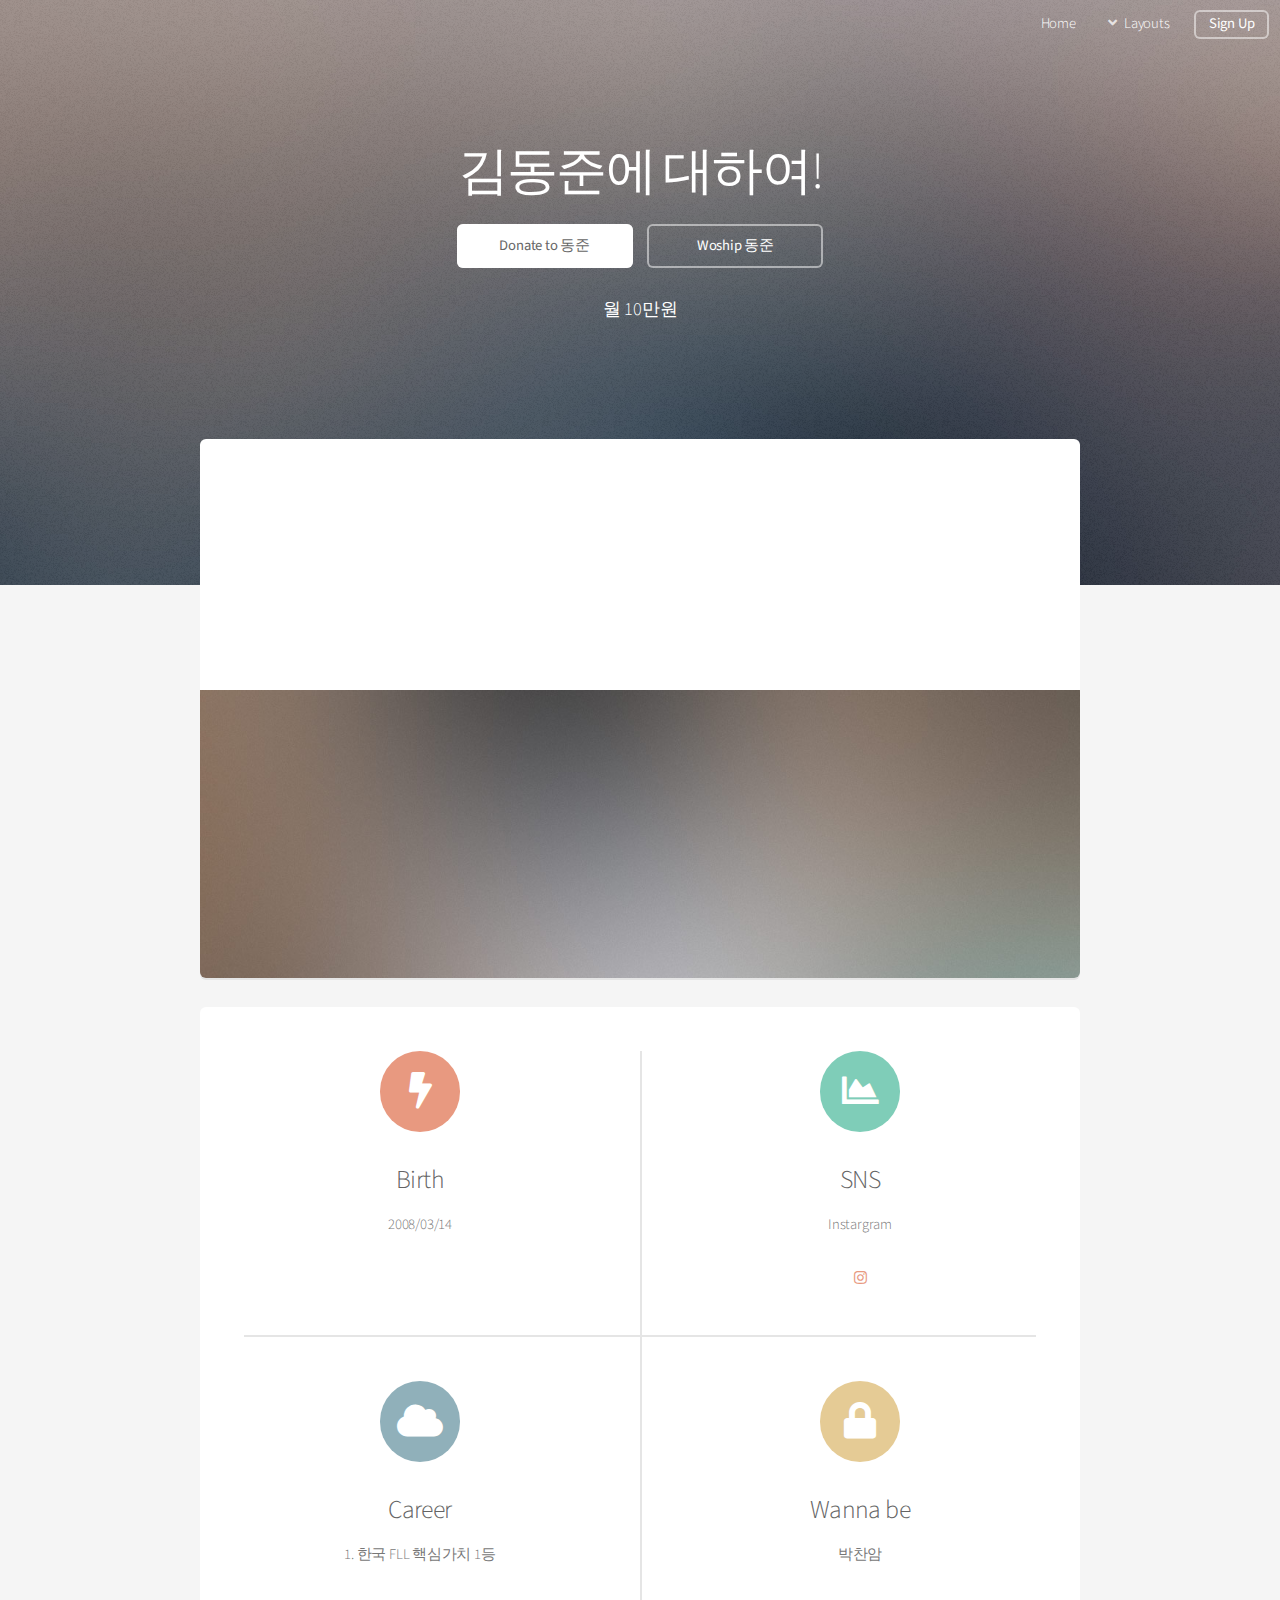
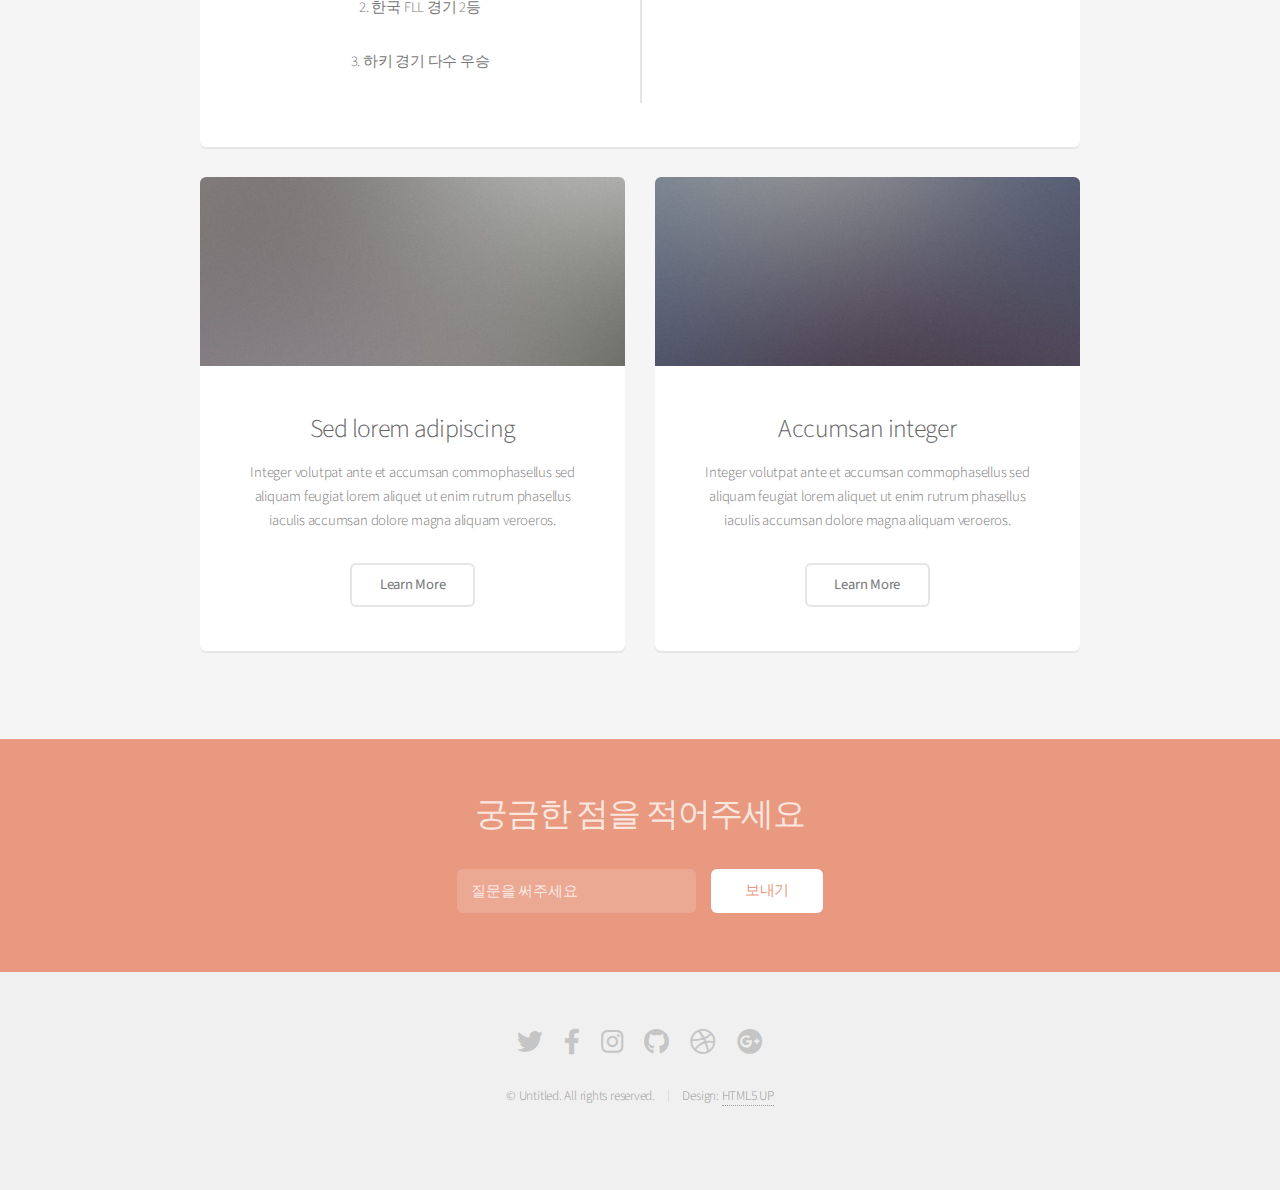
==== commit 3cd58dd2: "Update index.html" ====
--- a/index.html
+++ b/index.html
@@ -58,11 +58,11 @@
 
 					<section class="box special">
 						<header class="major">
-							<h2>Introducing the ultimate mobile app
+							<h2>
 							<br />
-							for doing stuff with your phone</h2>
-							<p>Blandit varius ut praesent nascetur eu penatibus nisi risus faucibus nunc ornare<br />
-							adipiscing nunc adipiscing. Condimentum turpis massa.</p>
+							</h2>
+							<p><br />
+							</p>
 						</header>
 						<span class="image featured"><img src="images/pic01.jpg" alt="" /></span>
 					</section>
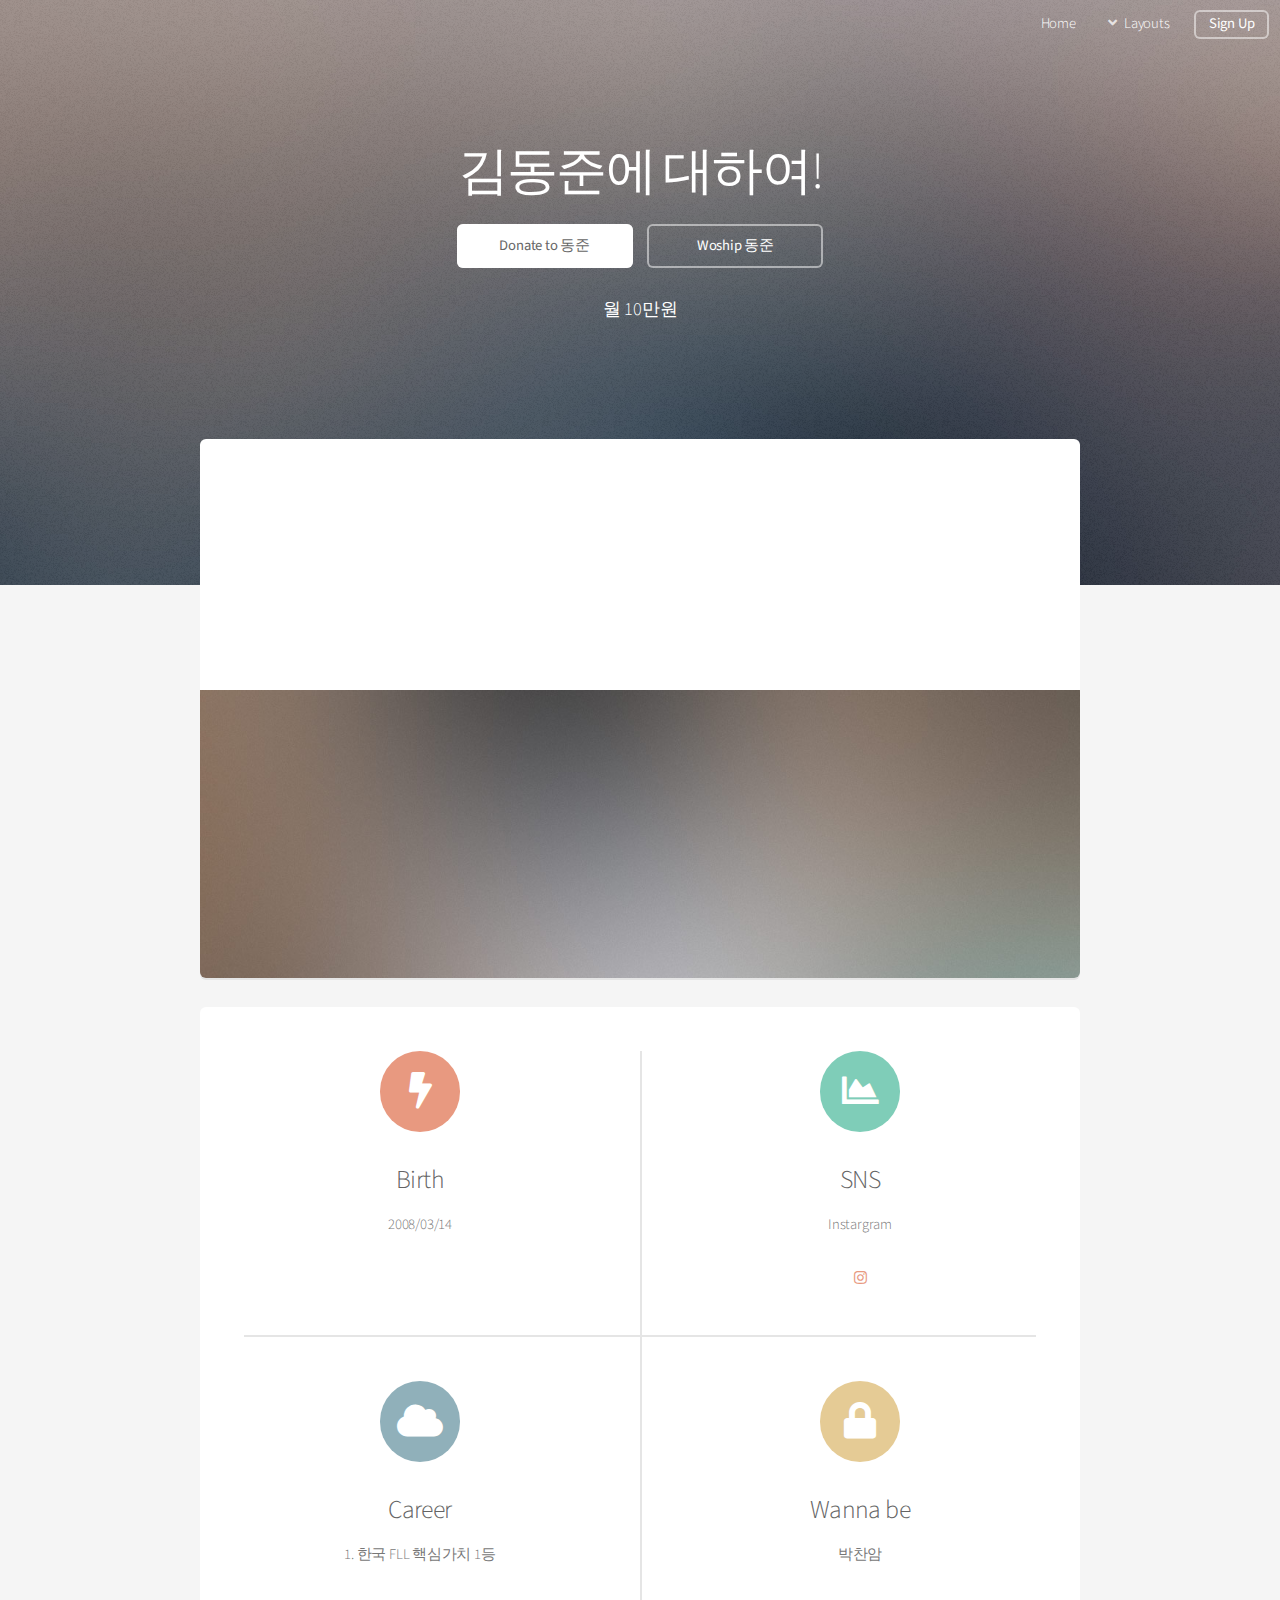
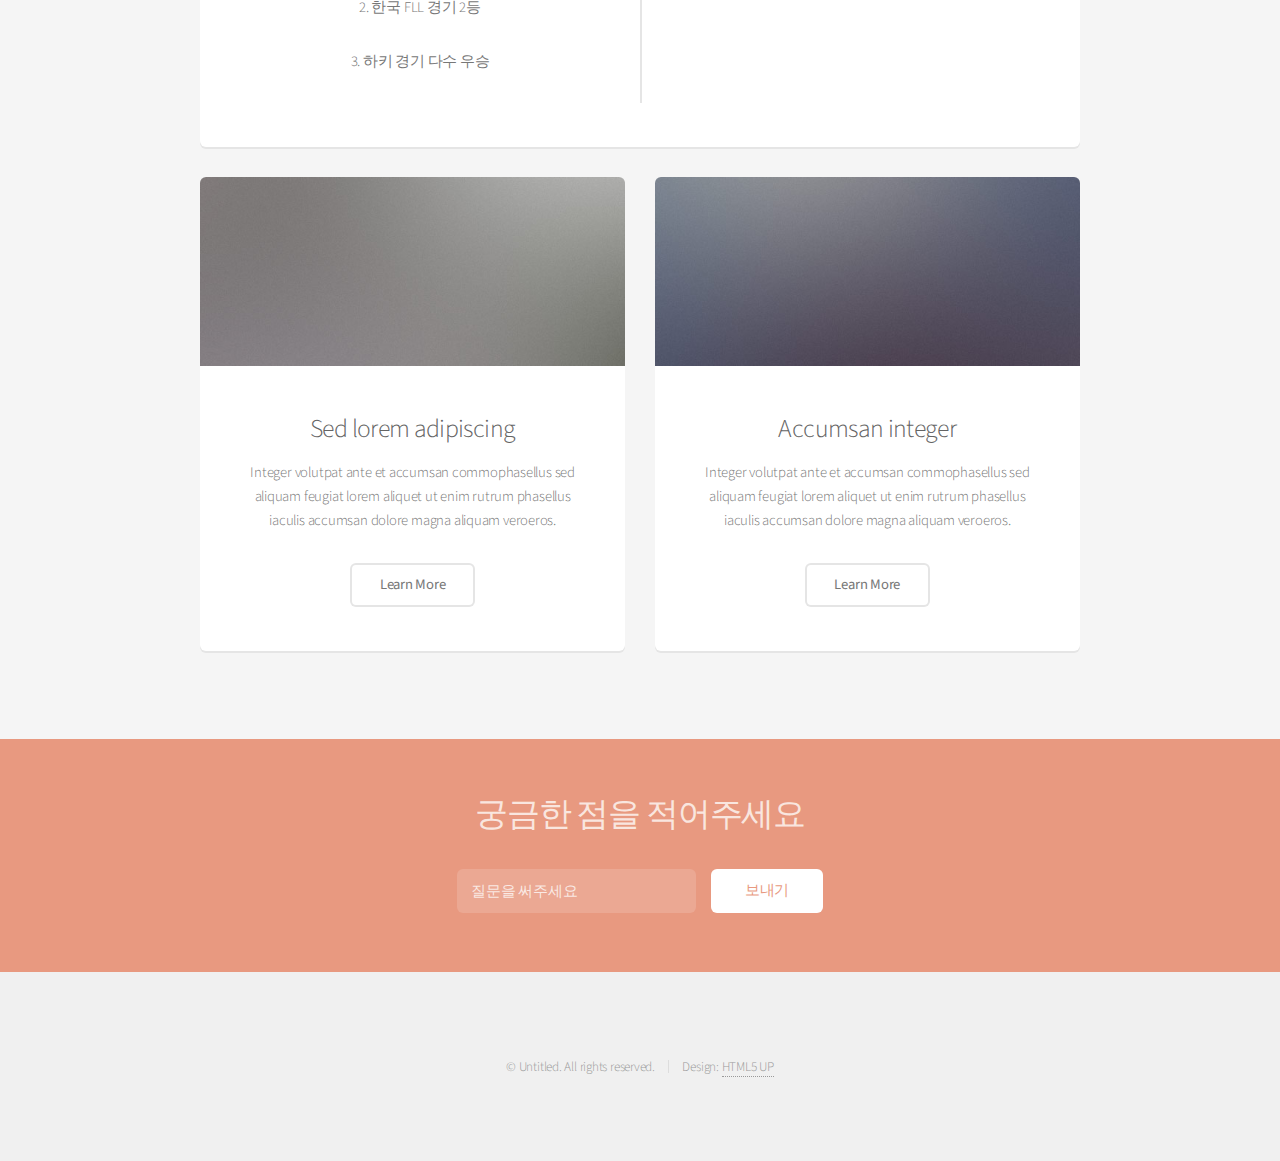
==== commit 01639a25: "Update index.html" ====
--- a/index.html
+++ b/index.html
@@ -149,12 +149,7 @@
 			<!-- Footer -->
 				<footer id="footer">
 					<ul class="icons">
-						<li><a href="#" class="icon brands fa-twitter"><span class="label">Twitter</span></a></li>
-						<li><a href="#" class="icon brands fa-facebook-f"><span class="label">Facebook</span></a></li>
-						<li><a href="#" class="icon brands fa-instagram"><span class="label">Instagram</span></a></li>
-						<li><a href="#" class="icon brands fa-github"><span class="label">Github</span></a></li>
-						<li><a href="#" class="icon brands fa-dribbble"><span class="label">Dribbble</span></a></li>
-						<li><a href="#" class="icon brands fa-google-plus"><span class="label">Google+</span></a></li>
+					
 					</ul>
 					<ul class="copyright">
 						<li>&copy; Untitled. All rights reserved.</li><li>Design: <a href="http://html5up.net">HTML5 UP</a></li>
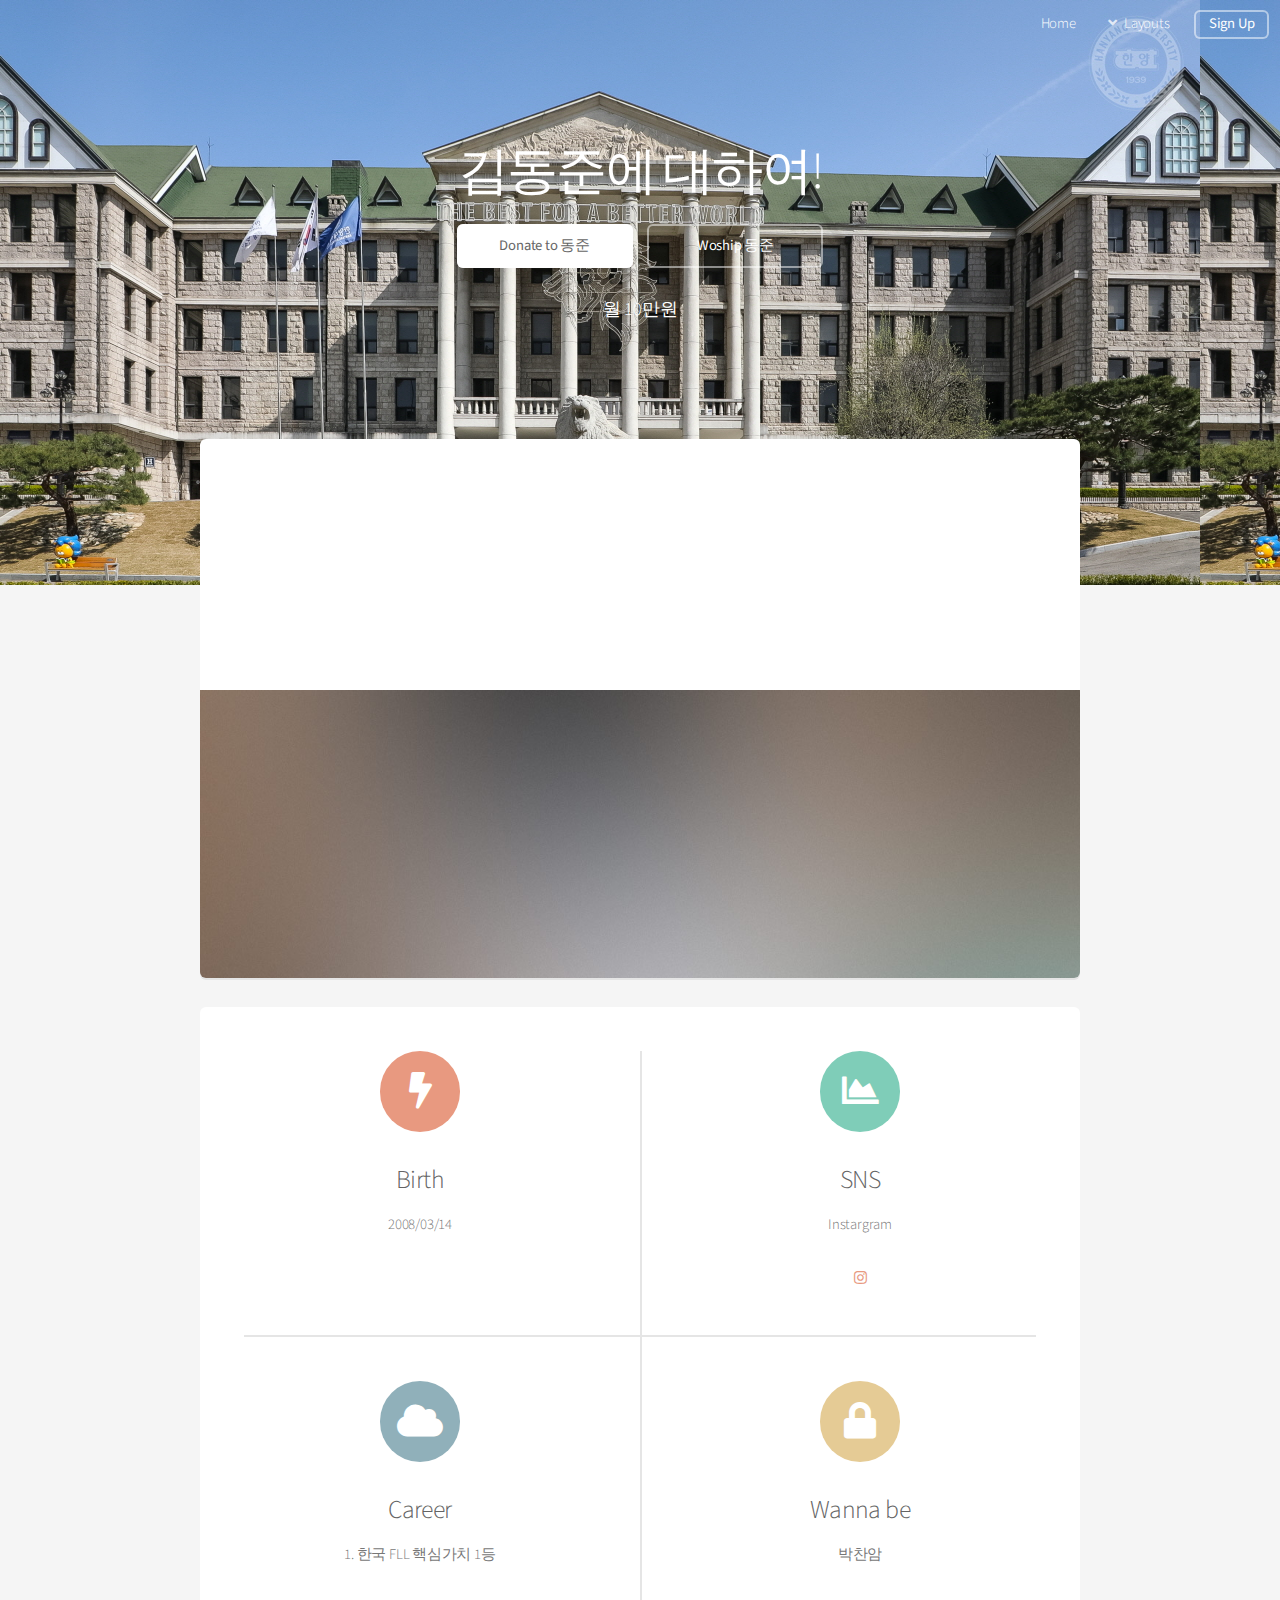
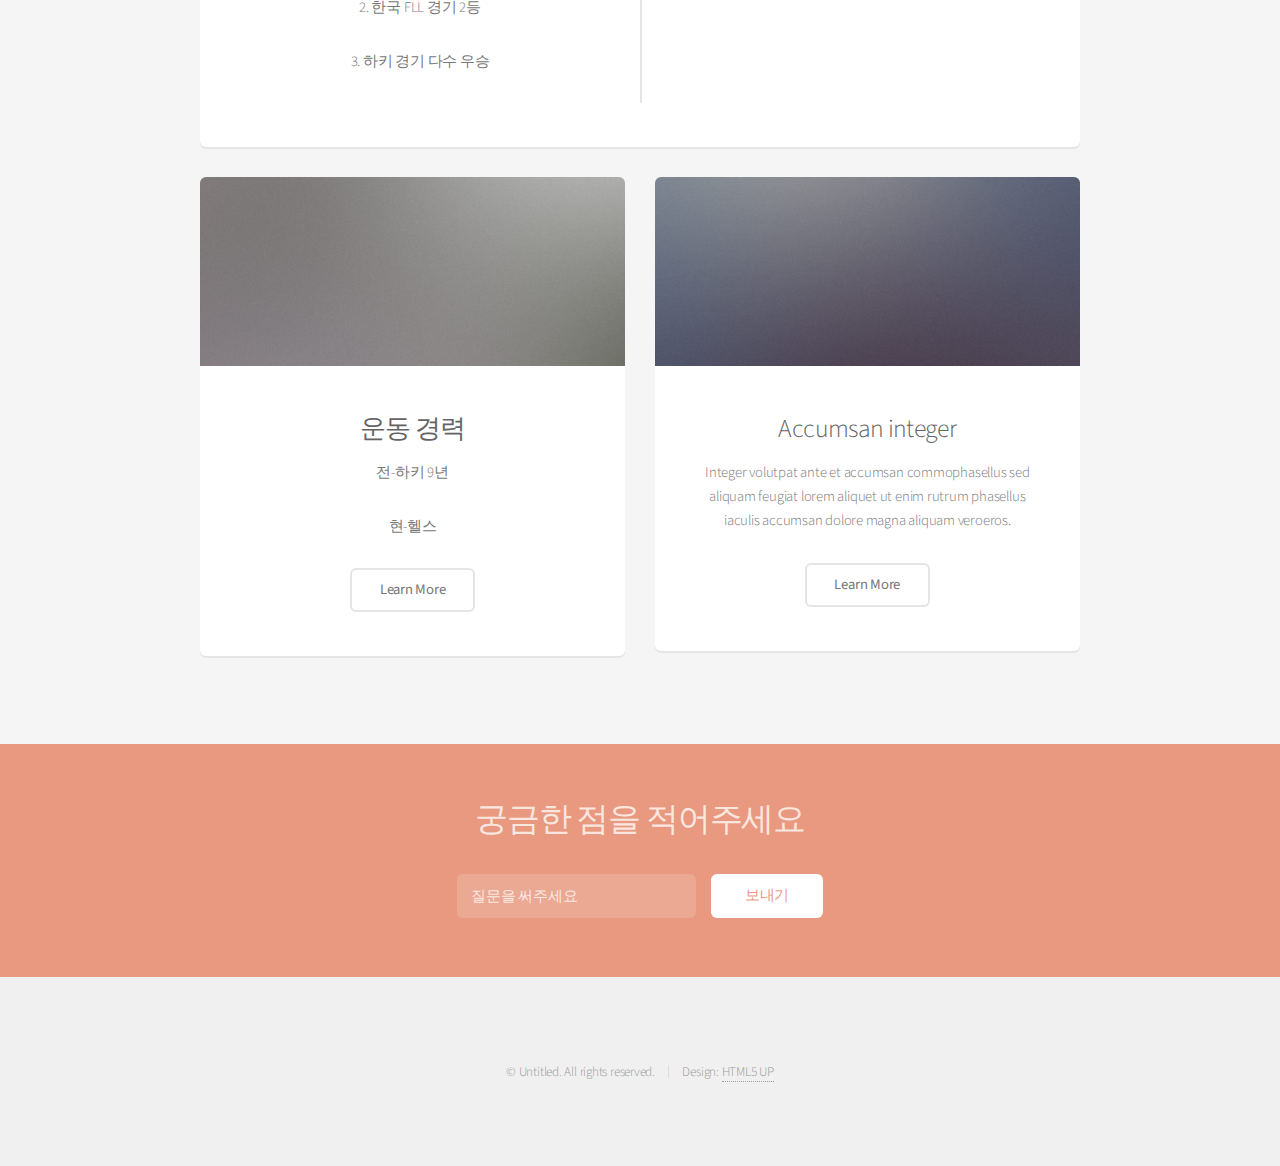
==== commit ab4aa068: "Update index.html" ====
--- a/index.html
+++ b/index.html
@@ -103,8 +103,9 @@
 
 							<section class="box special">
 								<span class="image featured"><img src="images/pic02.jpg" alt="" /></span>
-								<h3>Sed lorem adipiscing</h3>
-								<p>Integer volutpat ante et accumsan commophasellus sed aliquam feugiat lorem aliquet ut enim rutrum phasellus iaculis accumsan dolore magna aliquam veroeros.</p>
+								<h3>운동 경력</h3>
+								<p>전-하키 9년</p>
+								<p>현-헬스</p>
 								<ul class="actions special">
 									<li><a href="#" class="button alt">Learn More</a></li>
 								</ul>
--- a/assets/css/main.css
+++ b/assets/css/main.css
@@ -3163,7 +3163,7 @@
 	#banner {
 		background-attachment: scroll,							fixed;
 		background-color: #666;
-		background-image: url("images/overlay.png"), url("../../images/banner.jpg");
+		background-image: url("../../images/i3.jpg");
 		background-position: top left,						center center;
 		background-repeat: repeat,							no-repeat;
 		background-size: auto,							cover;
@@ -3895,4 +3895,4 @@
 				padding: 2.5em 1em 3em 1em;
 			}
 
-	}+	}
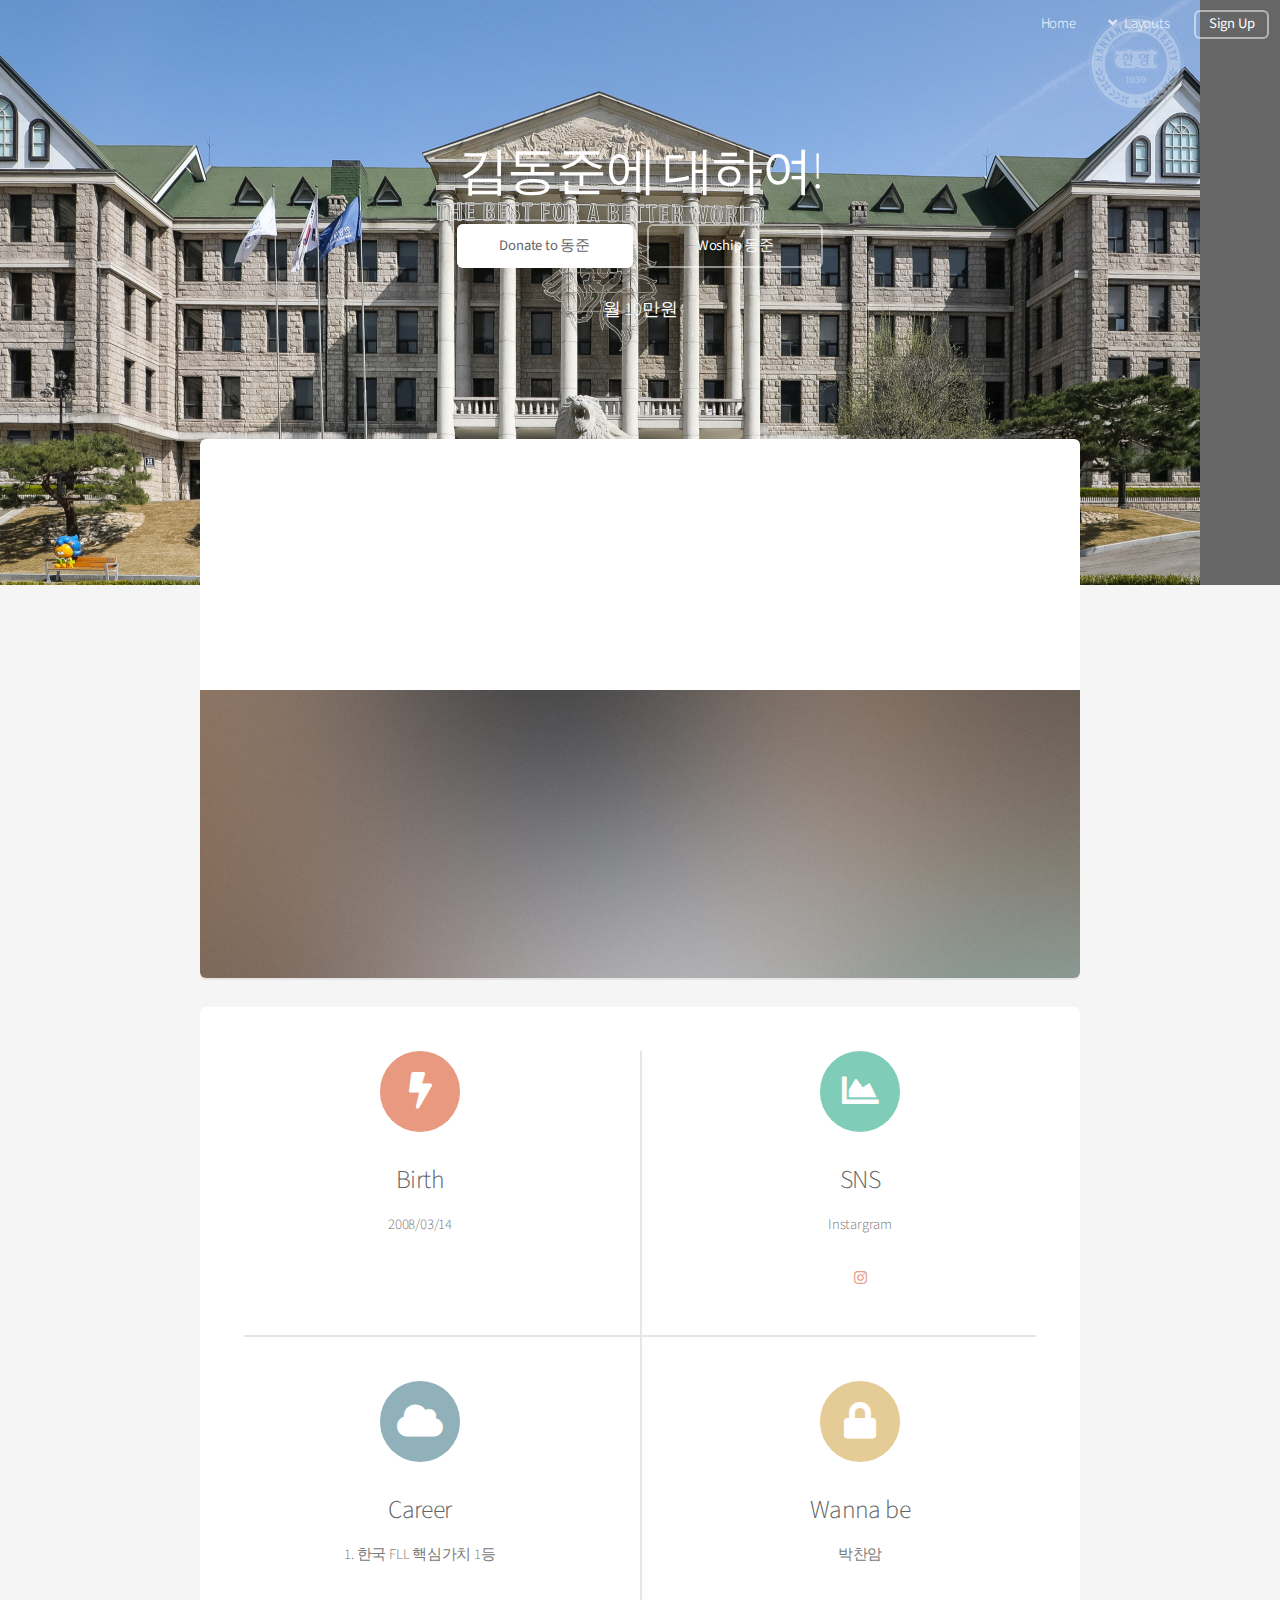
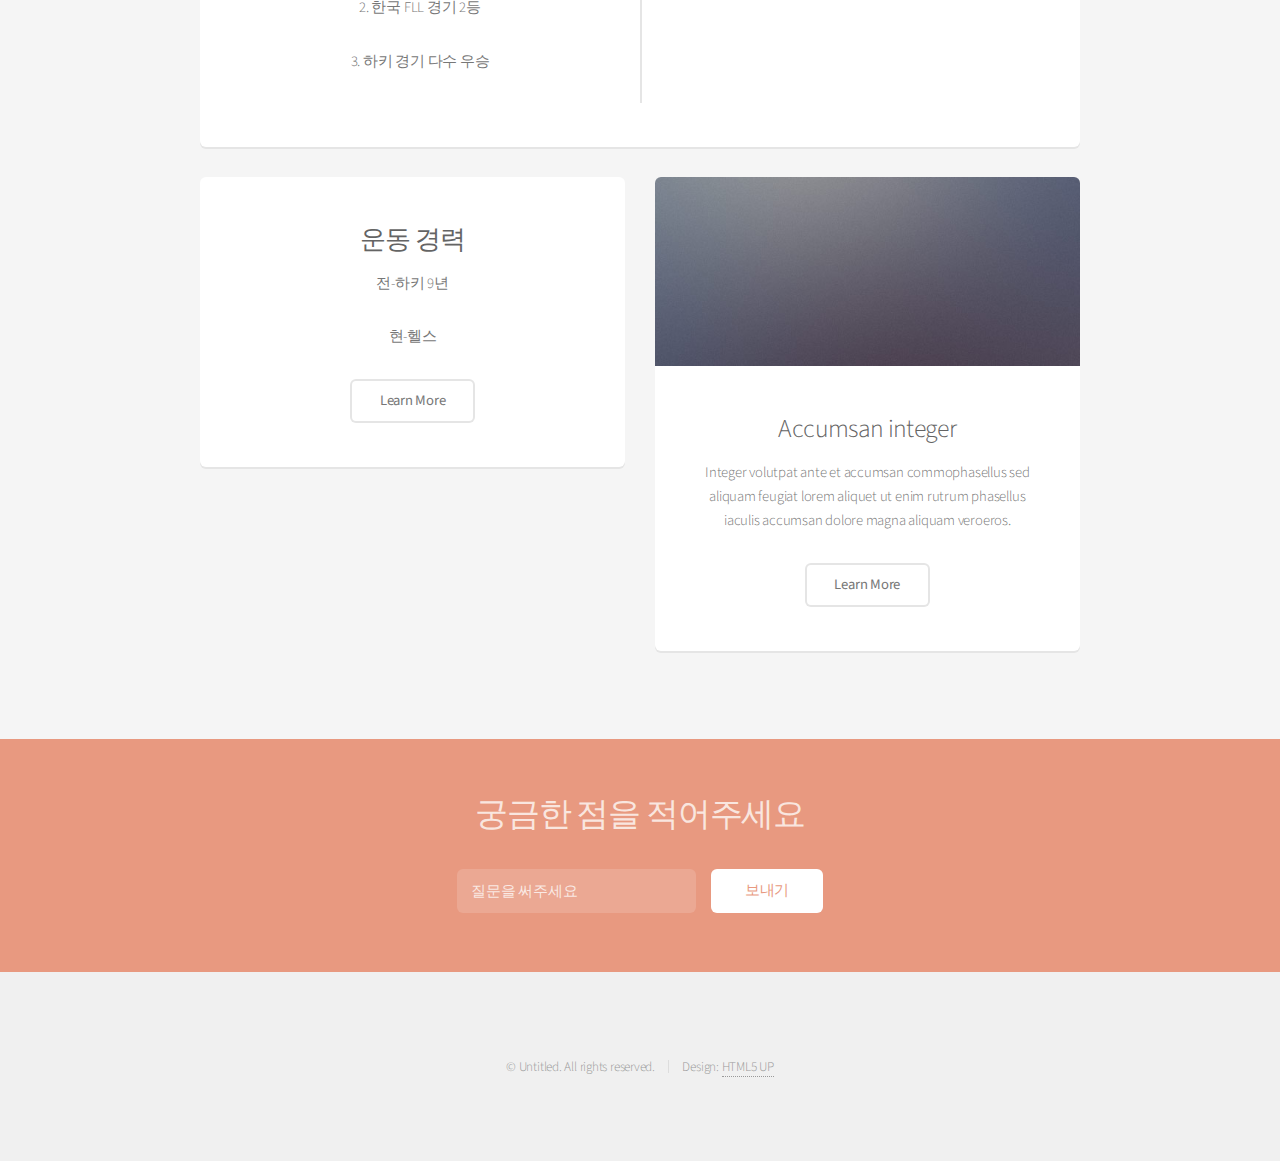
==== commit f6979c71: "Update index.html" ====
--- a/index.html
+++ b/index.html
@@ -102,7 +102,7 @@
 						<div class="col-6 col-12-narrower">
 
 							<section class="box special">
-								<span class="image featured"><img src="images/pic02.jpg" alt="" /></span>
+								<span class="image featured"><img src="images/gym.jpg" alt="" /></span>
 								<h3>운동 경력</h3>
 								<p>전-하키 9년</p>
 								<p>현-헬스</p>
--- a/assets/css/main.css
+++ b/assets/css/main.css
@@ -3165,7 +3165,7 @@
 		background-color: #666;
 		background-image: url("../../images/i3.jpg");
 		background-position: top left,						center center;
-		background-repeat: repeat,							no-repeat;
+		background-repeat: no-repeat,							no-repeat;
 		background-size: auto,							cover;
 		color: #fff;
 		padding: 12em 0 20em 0;
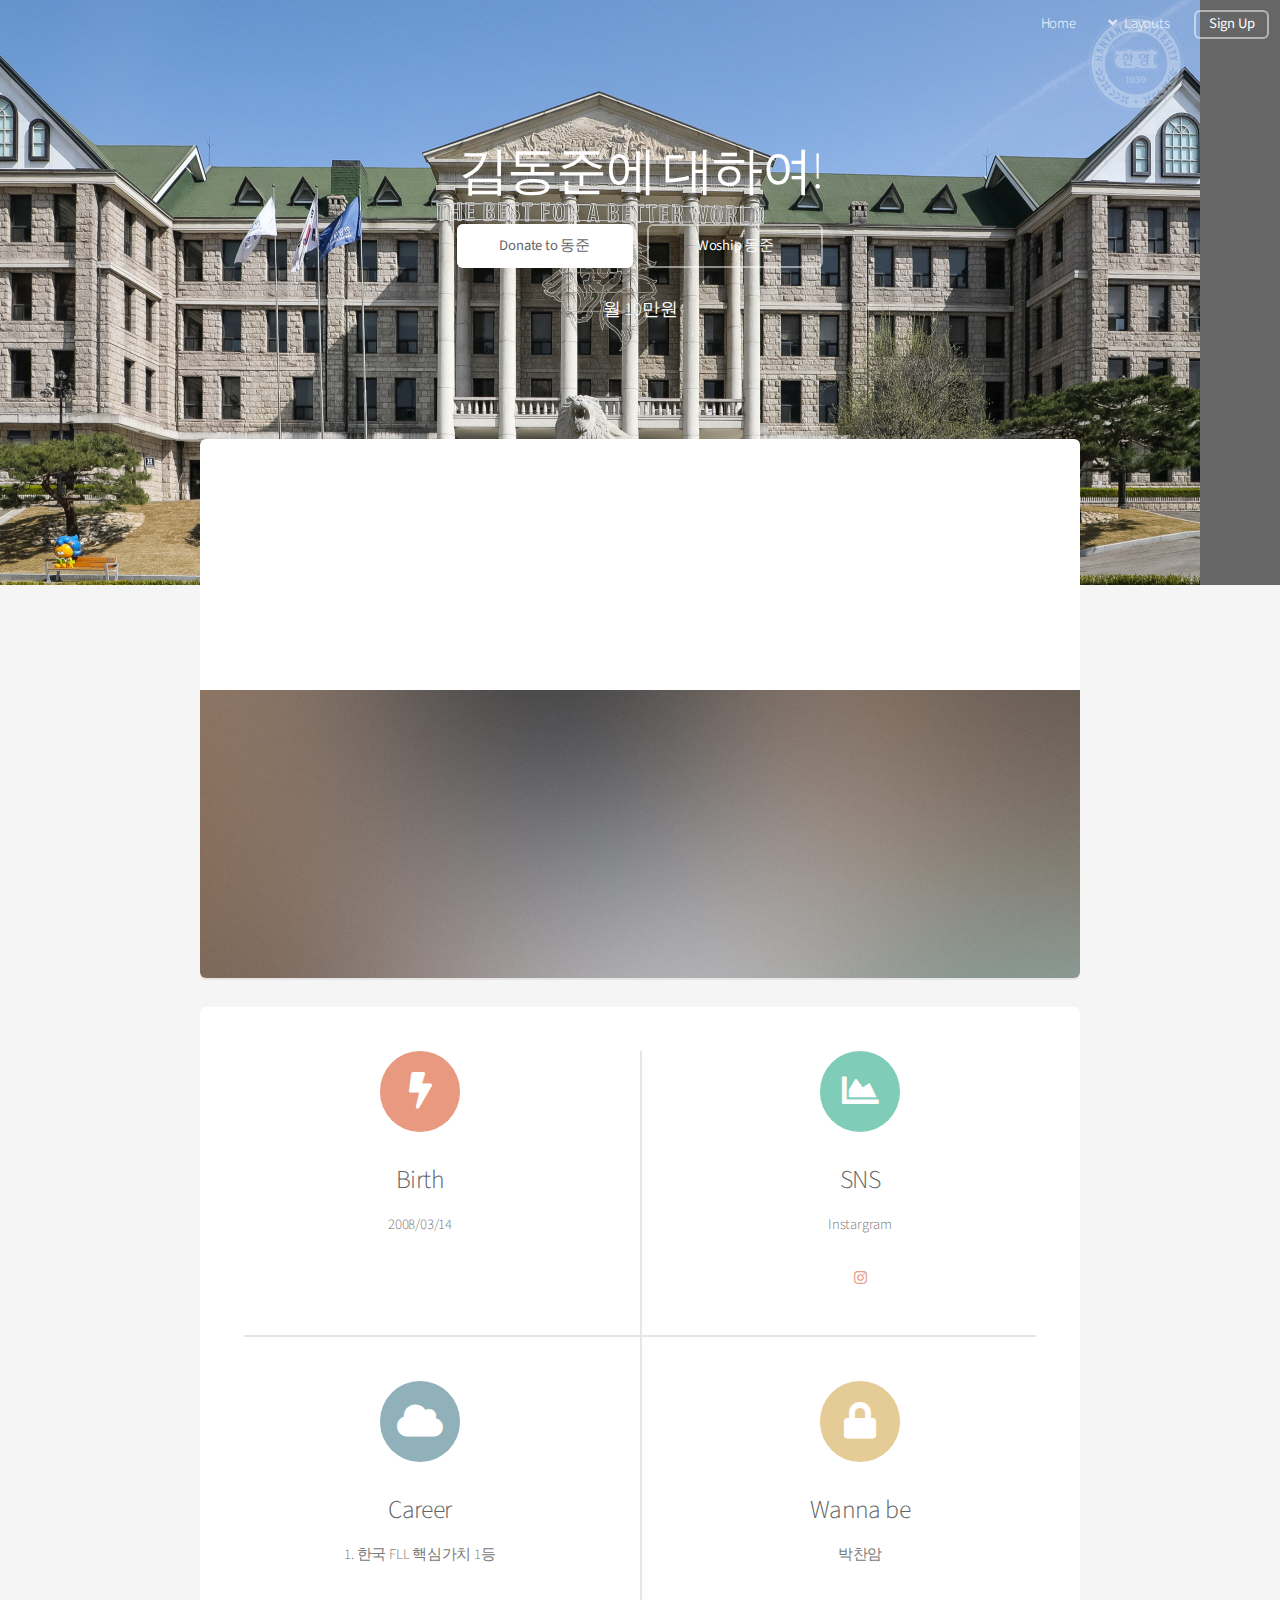
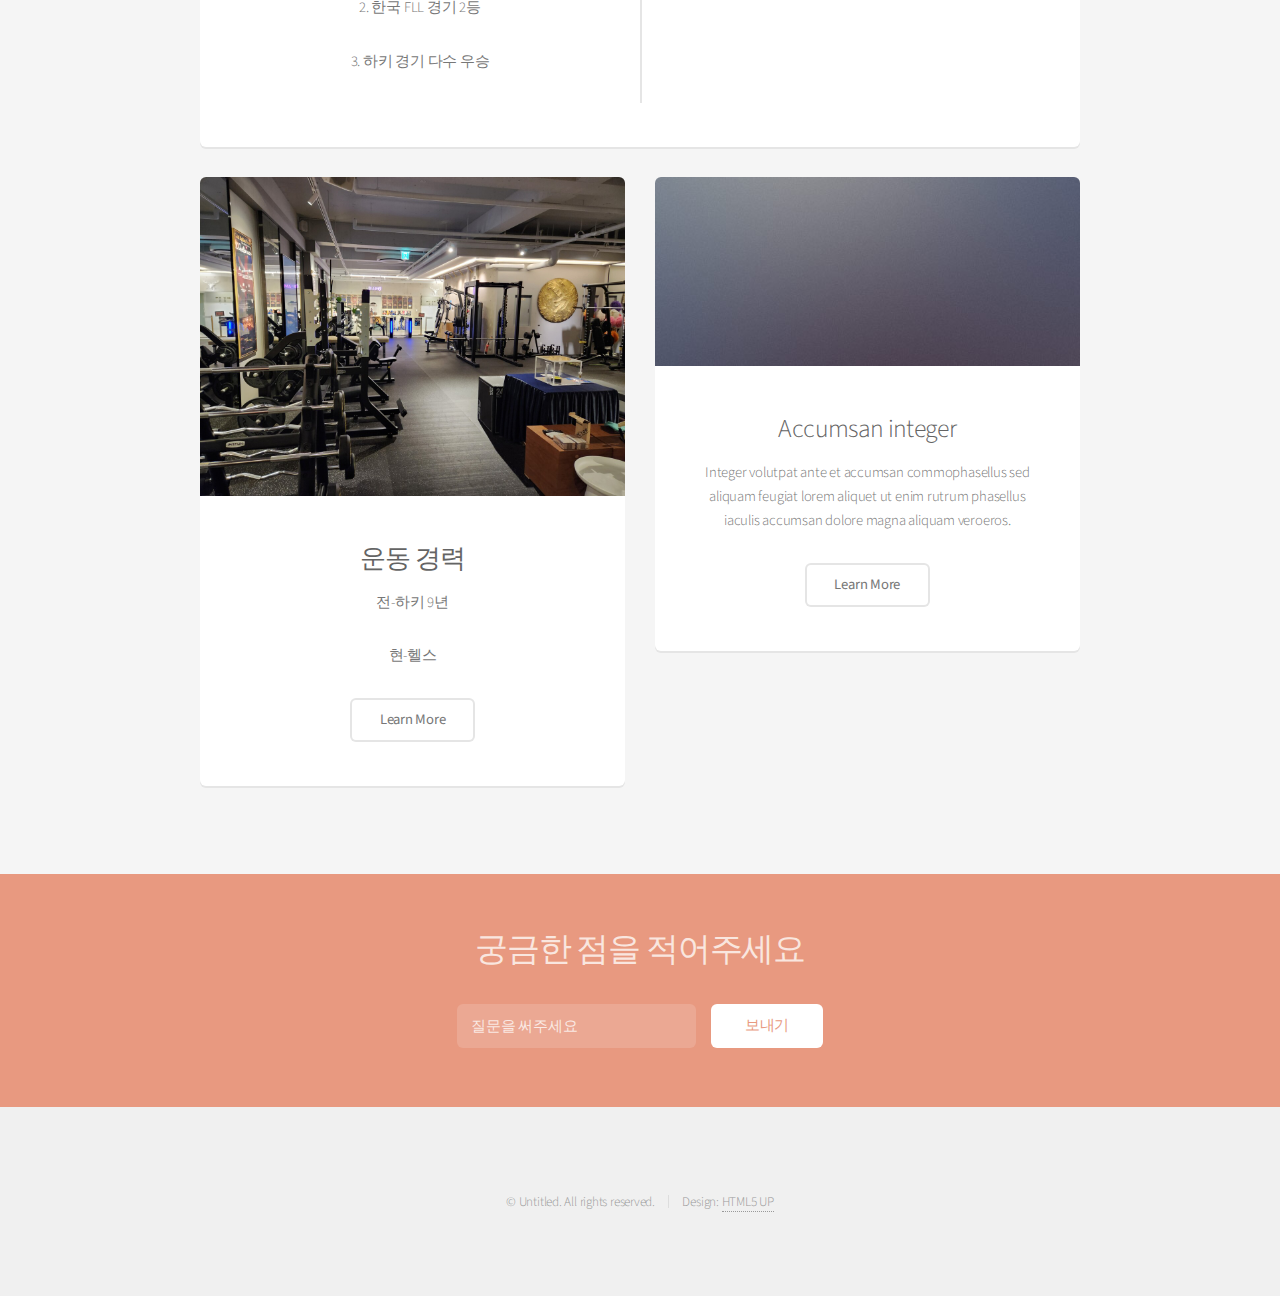
==== commit 4f6f235d: "Update index.html" ====
--- a/index.html
+++ b/index.html
@@ -102,7 +102,7 @@
 						<div class="col-6 col-12-narrower">
 
 							<section class="box special">
-								<span class="image featured"><img src="images/gym.jpg" alt="" /></span>
+								<span class="image featured"><img src="images/gym.jpeg" alt="" /></span>
 								<h3>운동 경력</h3>
 								<p>전-하키 9년</p>
 								<p>현-헬스</p>
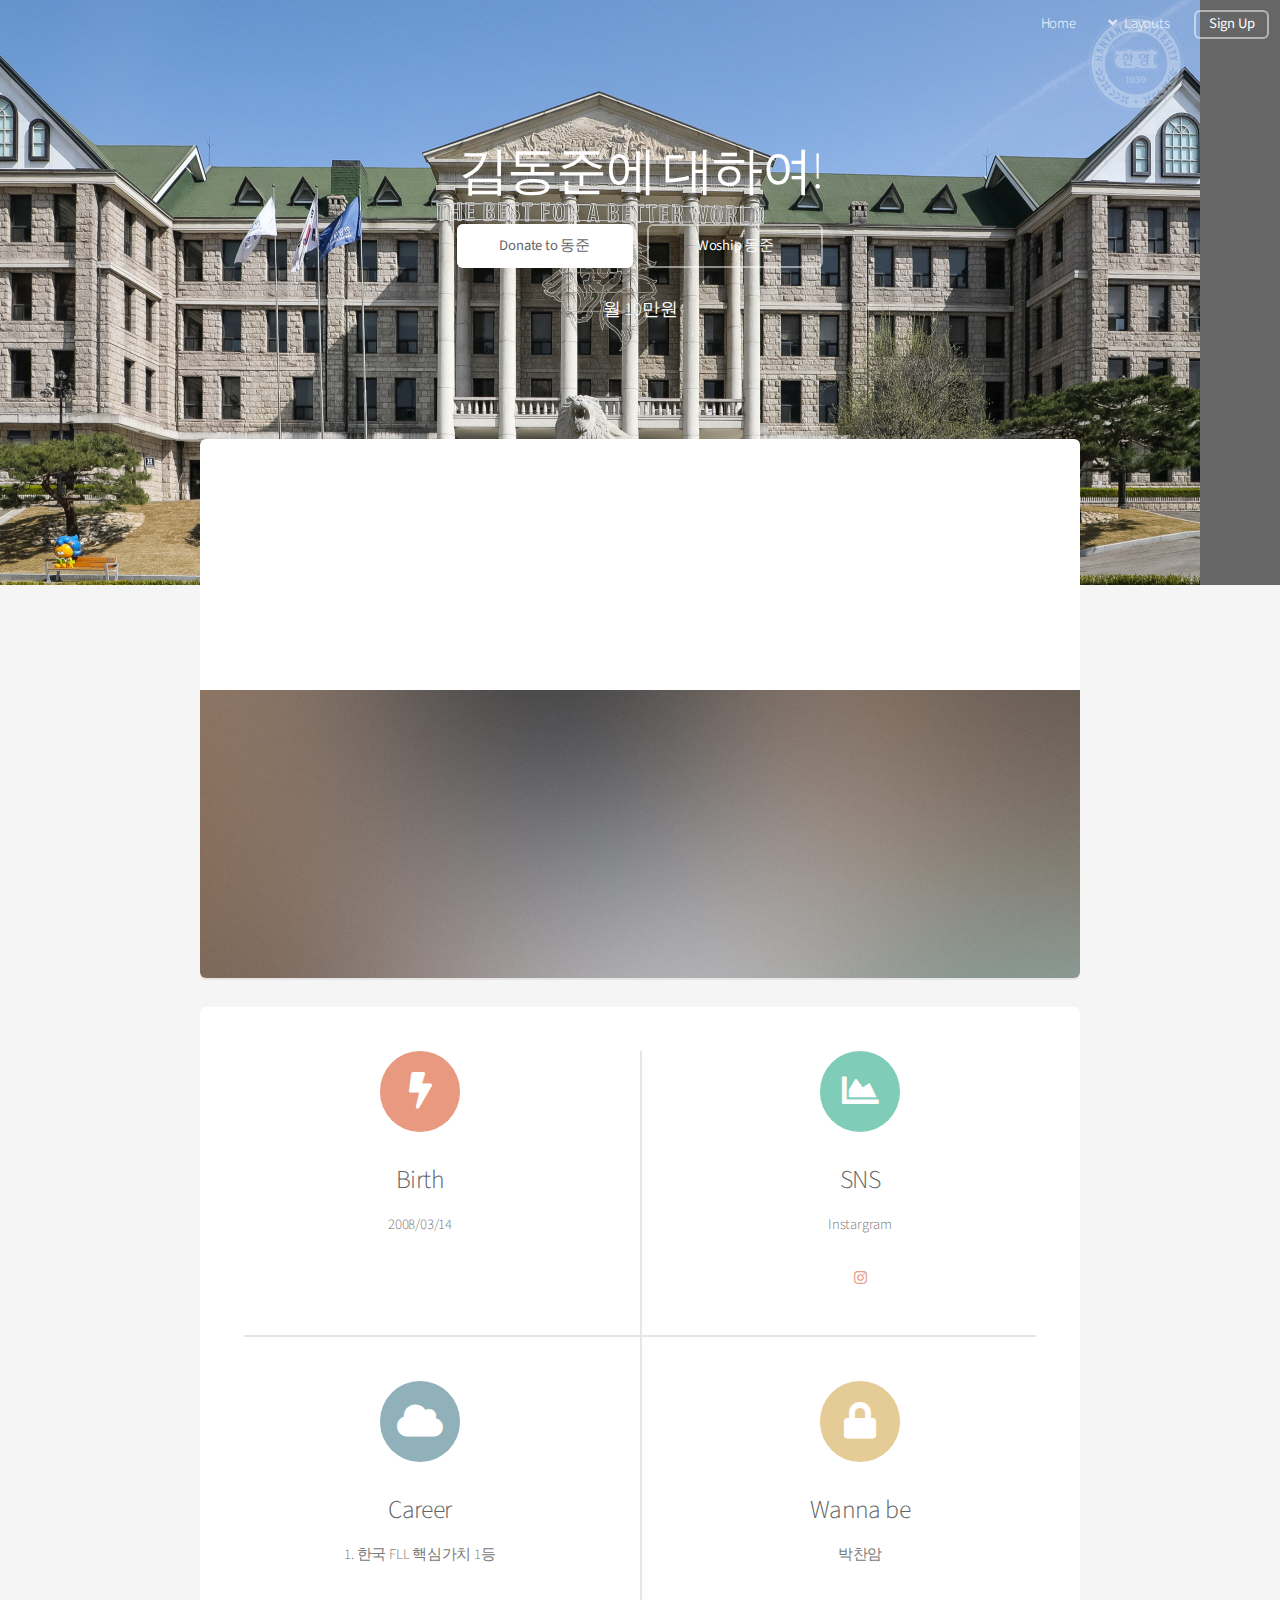
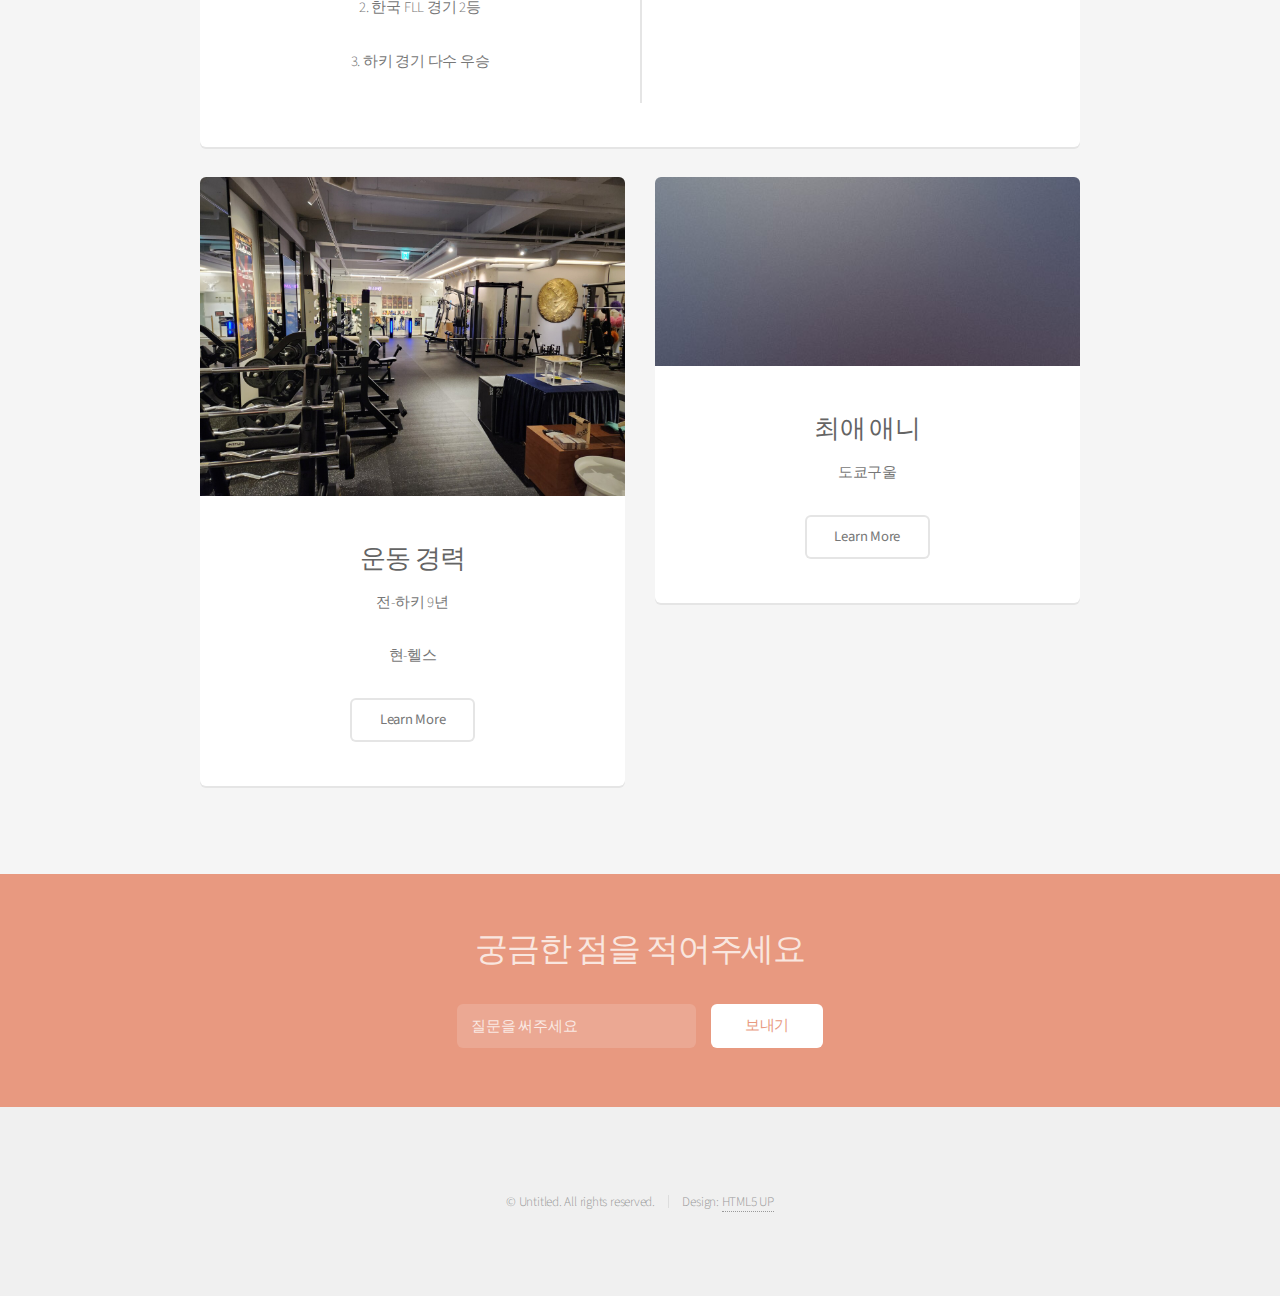
==== commit 0843d899: "Update index.html" ====
--- a/index.html
+++ b/index.html
@@ -116,8 +116,8 @@
 
 							<section class="box special">
 								<span class="image featured"><img src="images/pic03.jpg" alt="" /></span>
-								<h3>Accumsan integer</h3>
-								<p>Integer volutpat ante et accumsan commophasellus sed aliquam feugiat lorem aliquet ut enim rutrum phasellus iaculis accumsan dolore magna aliquam veroeros.</p>
+								<h3>최애 애니</h3>
+								<p>도쿄구울</p>
 								<ul class="actions special">
 									<li><a href="#" class="button alt">Learn More</a></li>
 								</ul>
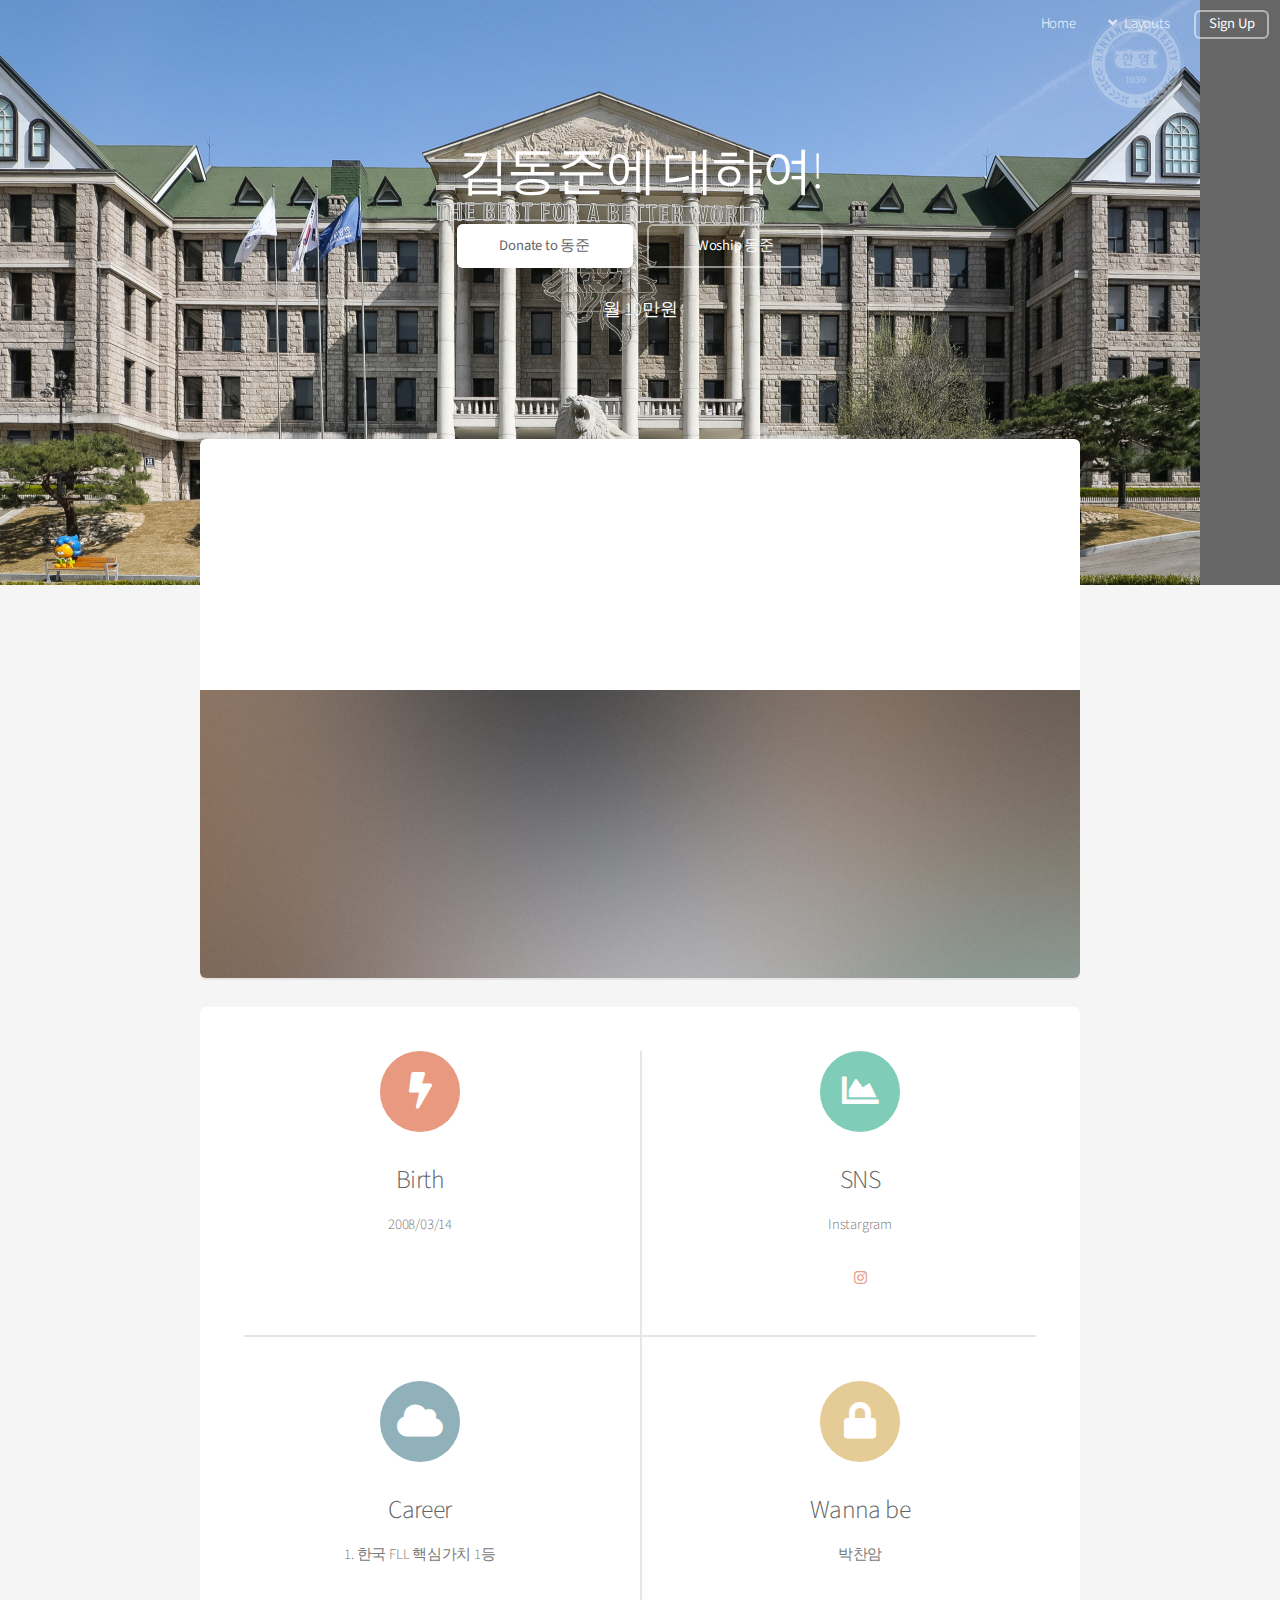
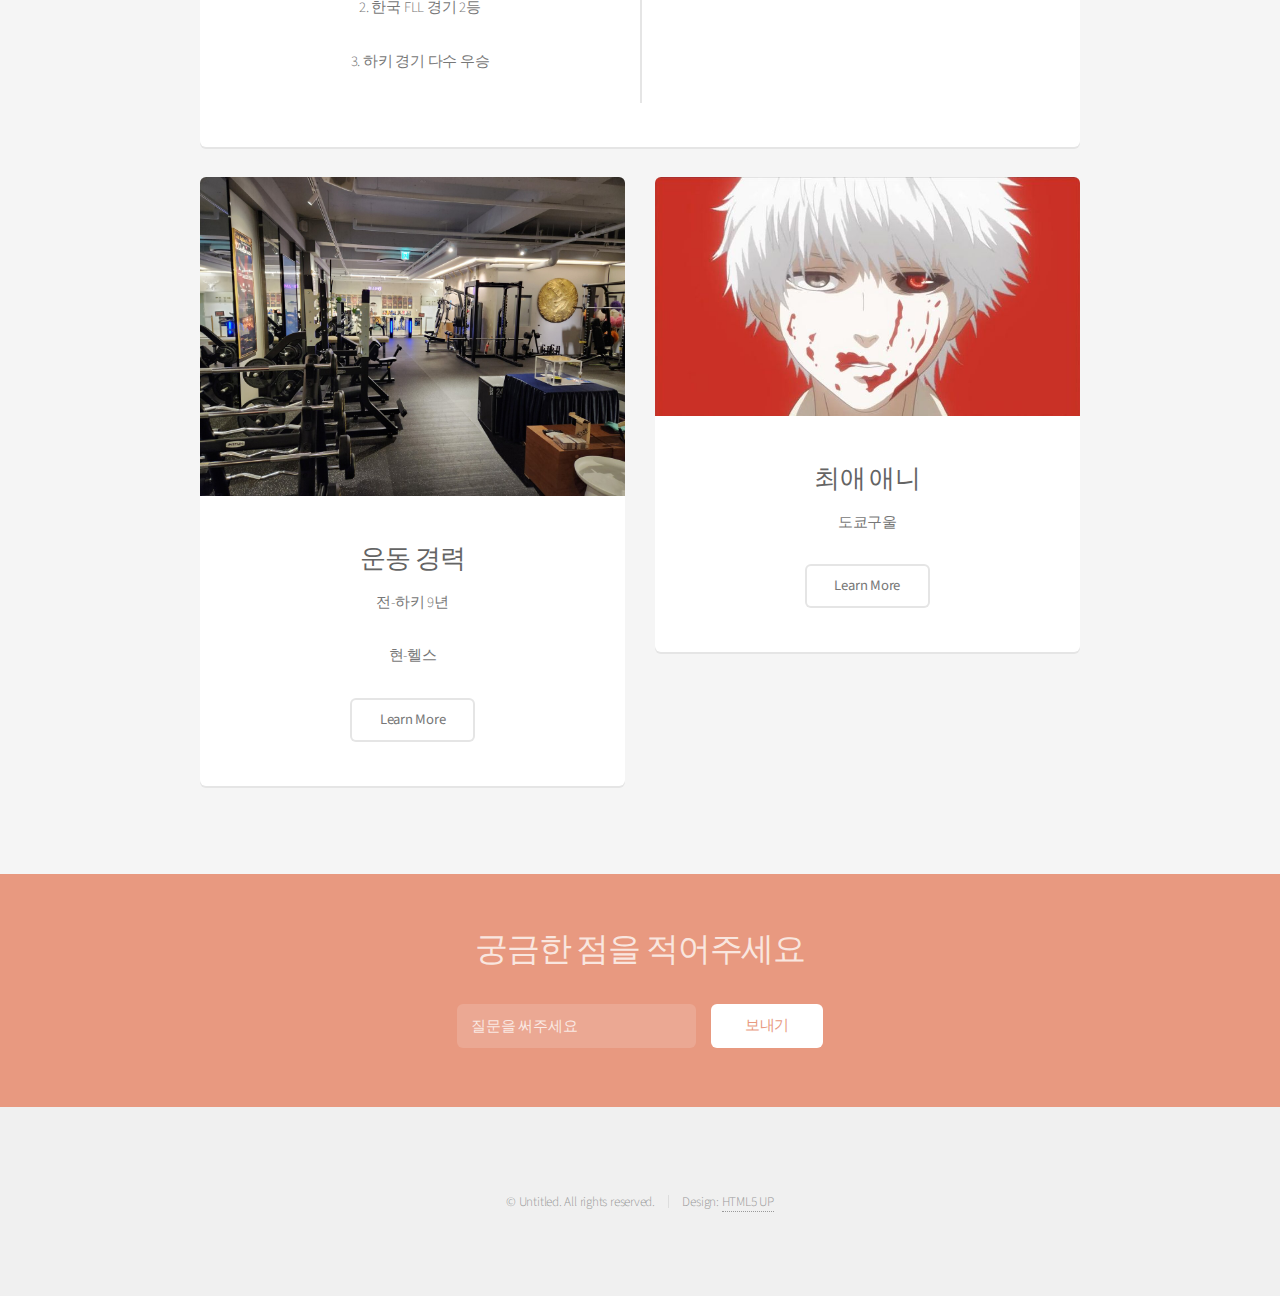
==== commit b129b59e: "Update index.html" ====
--- a/index.html
+++ b/index.html
@@ -115,7 +115,7 @@
 						<div class="col-6 col-12-narrower">
 
 							<section class="box special">
-								<span class="image featured"><img src="images/pic03.jpg" alt="" /></span>
+								<span class="image featured"><img src="images/dokyo guoul.jpg" alt="" /></span>
 								<h3>최애 애니</h3>
 								<p>도쿄구울</p>
 								<ul class="actions special">
